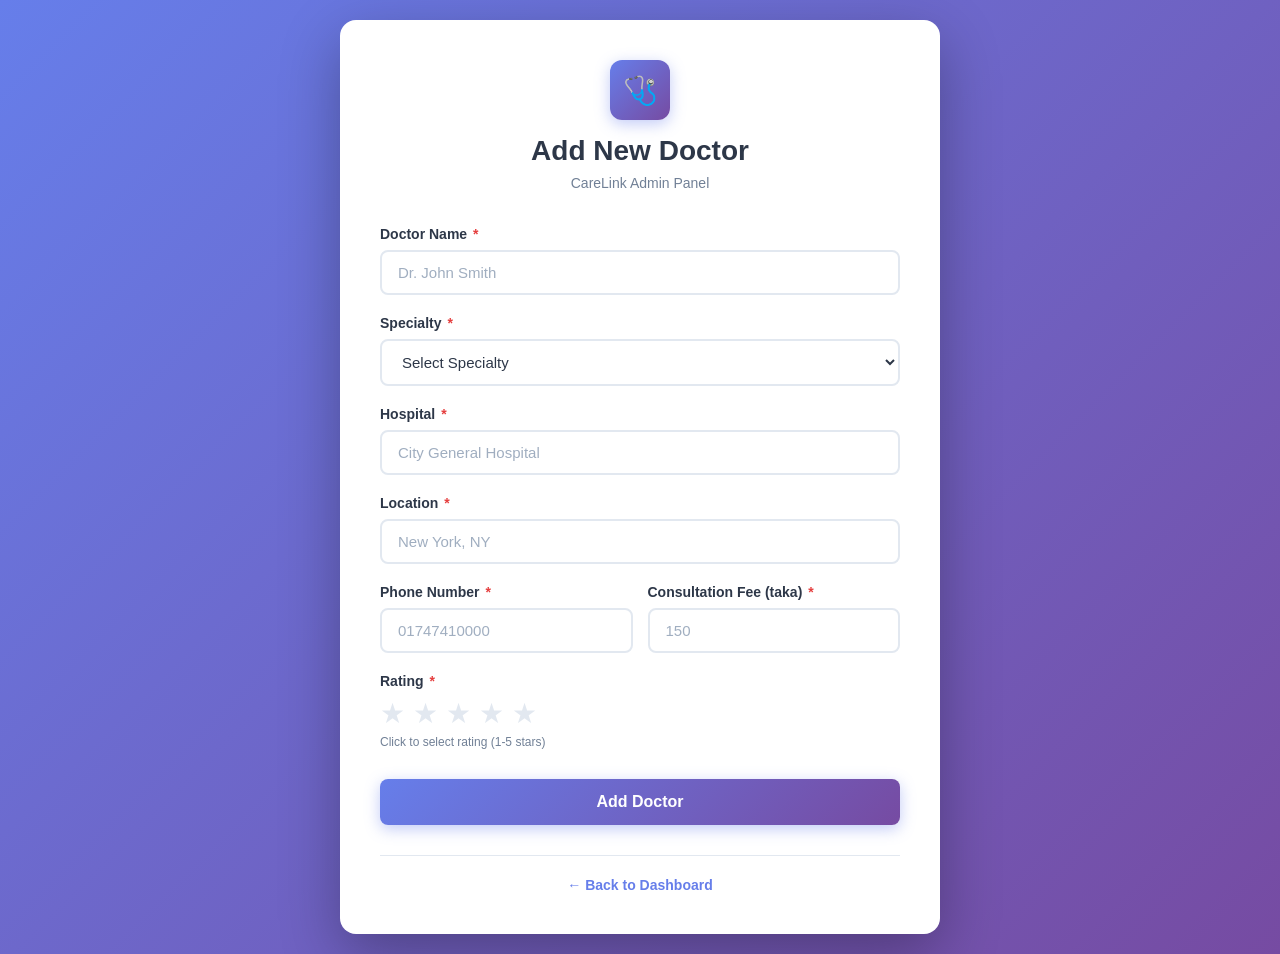
==== frontend/admin_add_doctor.html @ 6deb991d "Initial CareLink project upload" ====
<!DOCTYPE html>
<html lang="en">
<head>
  <meta charset="UTF-8">
  <meta name="viewport" content="width=device-width, initial-scale=1.0">
  <title>Add Doctor - CareLink Admin</title>
  <style>
    * {
      margin: 0;
      padding: 0;
      box-sizing: border-box;
    }

    body {
      font-family: 'Segoe UI', Tahoma, Geneva, Verdana, sans-serif;
      background: linear-gradient(135deg, #667eea 0%, #764ba2 100%);
      min-height: 100vh;
      display: flex;
      align-items: center;
      justify-content: center;
      padding: 20px;
    }

    .container {
      background: white;
      border-radius: 16px;
      box-shadow: 0 20px 60px rgba(0, 0, 0, 0.3);
      width: 100%;
      max-width: 600px;
      padding: 40px;
      animation: slideIn 0.5s ease-out;
    }

    @keyframes slideIn {
      from {
        opacity: 0;
        transform: translateY(-30px);
      }
      to {
        opacity: 1;
        transform: translateY(0);
      }
    }

    .header {
      text-align: center;
      margin-bottom: 35px;
    }

    .logo {
      width: 60px;
      height: 60px;
      background: linear-gradient(135deg, #667eea 0%, #764ba2 100%);
      border-radius: 12px;
      display: flex;
      align-items: center;
      justify-content: center;
      font-size: 28px;
      margin: 0 auto 15px;
      box-shadow: 0 4px 15px rgba(102, 126, 234, 0.4);
    }

    h1 {
      color: #2d3748;
      font-size: 28px;
      font-weight: 700;
      margin-bottom: 8px;
    }

    .subtitle {
      color: #718096;
      font-size: 14px;
    }

    .form-group {
      margin-bottom: 20px;
    }

    label {
      display: block;
      color: #2d3748;
      font-weight: 600;
      font-size: 14px;
      margin-bottom: 8px;
    }

    label .required {
      color: #e53e3e;
      margin-left: 2px;
    }

    input,
    select {
      width: 100%;
      padding: 12px 16px;
      border: 2px solid #e2e8f0;
      border-radius: 8px;
      font-size: 15px;
      color: #2d3748;
      transition: all 0.3s ease;
      background: white;
    }

    input:focus,
    select:focus {
      outline: none;
      border-color: #667eea;
      box-shadow: 0 0 0 3px rgba(102, 126, 234, 0.1);
    }

    input::placeholder {
      color: #a0aec0;
    }

    .form-row {
      display: grid;
      grid-template-columns: 1fr 1fr;
      gap: 15px;
    }

    .btn {
      width: 100%;
      padding: 14px;
      background: linear-gradient(135deg, #667eea 0%, #764ba2 100%);
      color: white;
      border: none;
      border-radius: 8px;
      font-size: 16px;
      font-weight: 600;
      cursor: pointer;
      transition: all 0.3s ease;
      margin-top: 10px;
      box-shadow: 0 4px 15px rgba(102, 126, 234, 0.4);
    }

    .btn:hover {
      transform: translateY(-2px);
      box-shadow: 0 6px 20px rgba(102, 126, 234, 0.5);
    }

    .btn:active {
      transform: translateY(0);
    }

    .btn:disabled {
      background: #cbd5e0;
      cursor: not-allowed;
      transform: none;
      box-shadow: none;
    }

    .message {
      padding: 14px 18px;
      border-radius: 8px;
      margin-bottom: 20px;
      font-size: 14px;
      font-weight: 500;
      display: none;
      align-items: center;
      gap: 10px;
      animation: messageSlide 0.4s ease-out;
    }

    @keyframes messageSlide {
      from {
        opacity: 0;
        transform: translateY(-10px);
      }
      to {
        opacity: 1;
        transform: translateY(0);
      }
    }

    .message.show {
      display: flex;
    }

    .message.success {
      background: #c6f6d5;
      color: #22543d;
      border-left: 4px solid #38a169;
    }

    .message.error {
      background: #fed7d7;
      color: #742a2a;
      border-left: 4px solid #e53e3e;
    }

    .message-icon {
      font-size: 18px;
    }

    .specialty-grid {
      display: grid;
      grid-template-columns: repeat(auto-fill, minmax(140px, 1fr));
      gap: 8px;
      margin-top: 8px;
    }

    .specialty-option {
      padding: 8px 12px;
      background: #f7fafc;
      border: 2px solid #e2e8f0;
      border-radius: 6px;
      font-size: 13px;
      color: #4a5568;
      cursor: pointer;
      transition: all 0.2s ease;
      text-align: center;
    }

    .specialty-option:hover {
      background: #edf2f7;
      border-color: #cbd5e0;
    }

    .specialty-option.selected {
      background: #667eea;
      color: white;
      border-color: #667eea;
    }

    .info-text {
      font-size: 12px;
      color: #718096;
      margin-top: 5px;
    }

    .rating-input {
      display: flex;
      gap: 8px;
      margin-top: 8px;
    }

    .star {
      font-size: 28px;
      cursor: pointer;
      color: #e2e8f0;
      transition: all 0.2s ease;
    }

    .star.active {
      color: #f6ad55;
    }

    .star:hover {
      transform: scale(1.15);
    }

    #ratingValue {
      display: none;
    }

    .footer {
      text-align: center;
      margin-top: 30px;
      padding-top: 20px;
      border-top: 1px solid #e2e8f0;
    }

    .footer-link {
      color: #667eea;
      text-decoration: none;
      font-size: 14px;
      font-weight: 600;
      transition: color 0.2s ease;
    }

    .footer-link:hover {
      color: #764ba2;
    }

    .spinner {
      border: 2px solid rgba(255, 255, 255, 0.3);
      border-top: 2px solid white;
      border-radius: 50%;
      width: 16px;
      height: 16px;
      animation: spin 0.8s linear infinite;
      display: none;
      margin-left: 8px;
    }

    @keyframes spin {
      0% { transform: rotate(0deg); }
      100% { transform: rotate(360deg); }
    }

    .btn.loading .spinner {
      display: inline-block;
    }

    .btn.loading .btn-text {
      opacity: 0.7;
    }

    @media (max-width: 640px) {
      .container {
        padding: 30px 20px;
      }

      .form-row {
        grid-template-columns: 1fr;
      }

      h1 {
        font-size: 24px;
      }

      .specialty-grid {
        grid-template-columns: repeat(auto-fill, minmax(120px, 1fr));
      }
    }
  </style>
</head>
<body>
  <div class="container">
    <div class="header">
      <div class="logo">🩺</div>
      <h1>Add New Doctor</h1>
      <p class="subtitle">CareLink Admin Panel</p>
    </div>

    <div id="messageBox" class="message"></div>

    <form id="doctorForm">
      <div class="form-group">
        <label for="name">Doctor Name <span class="required">*</span></label>
        <input 
          type="text" 
          id="name" 
          name="name" 
          placeholder="Dr. John Smith" 
          required
          autocomplete="off"
        >
      </div>

      <div class="form-group">
  <label>Specialty <span class="required">*</span></label>
  <select id="specialty" name="specialty" required>
    <option value="">Select Specialty</option>
    <option value="Cardiologist">Cardiologist</option>
    <option value="Dermatologist">Dermatologist</option>
    <option value="General Physician">General Physician</option>
    <option value="ENT Specialist">ENT Specialist</option>
    <option value="Neurologist">Neurologist</option>
    <option value="Orthopedic">Orthopedic</option>
    <option value="Gastroenterologist">Gastroenterologist</option>
    <option value="Ophthalmologist">Ophthalmologist</option>
  </select>
</div>

      <div class="form-group">
        <label for="hospital">Hospital <span class="required">*</span></label>
        <input 
          type="text" 
          id="hospital" 
          name="hospital" 
          placeholder="City General Hospital" 
          required
          autocomplete="off"
        >
      </div>

      <div class="form-group">
        <label for="location">Location <span class="required">*</span></label>
        <input 
          type="text" 
          id="location" 
          name="location" 
          placeholder="New York, NY" 
          required
          autocomplete="off"
        >
      </div>

      <div class="form-row">
        <div class="form-group">
          <label for="phone">Phone Number <span class="required">*</span></label>
          <input 
                type="tel" 
                id="phone" 
                name="phone" 
                placeholder="01747410000"
                pattern="[0-9]{11}"
                maxlength="11"
                minlength="11"
                required
                autocomplete="off"
                >
        </div>

        <div class="form-group">
          <label for="fee">Consultation Fee (taka) <span class="required">*</span></label>
          <input 
            type="number" 
            id="fee" 
            name="fee" 
            placeholder="150" 
            min="0" 
            step="1" 
            required
          >
        </div>
      </div>

      <div class="form-group">
        <label>Rating <span class="required">*</span></label>
        <input type="hidden" id="ratingValue" name="rating" value="0" required>
        <div class="rating-input" id="ratingStars">
          <span class="star" data-rating="1">★</span>
          <span class="star" data-rating="2">★</span>
          <span class="star" data-rating="3">★</span>
          <span class="star" data-rating="4">★</span>
          <span class="star" data-rating="5">★</span>
        </div>
        <p class="info-text">Click to select rating (1-5 stars)</p>
      </div>

      <button type="submit" class="btn" id="submitBtn">
        <span class="btn-text">Add Doctor</span>
        <div class="spinner"></div>
      </button>
    </form>

    <div class="footer">
      <a href="/" class="footer-link">← Back to Dashboard</a>
    </div>
  </div>

  <script>
    // Rating System
    const stars = document.querySelectorAll('.star');
    const ratingInput = document.getElementById('ratingValue');
    let selectedRating = 0;

    stars.forEach(star => {
      star.addEventListener('click', function() {
        selectedRating = parseFloat(this.getAttribute('data-rating'));
        ratingInput.value = selectedRating;
        updateStars(selectedRating);
      });

      star.addEventListener('mouseenter', function() {
        const hoverRating = parseFloat(this.getAttribute('data-rating'));
        updateStars(hoverRating);
      });
    });

    document.getElementById('ratingStars').addEventListener('mouseleave', function() {
      updateStars(selectedRating);
    });

    function updateStars(rating) {
      stars.forEach(star => {
        const starRating = parseFloat(star.getAttribute('data-rating'));
        if (starRating <= rating) {
          star.classList.add('active');
        } else {
          star.classList.remove('active');
        }
      });
    }

    // Message Display
    function showMessage(message, type) {
      const messageBox = document.getElementById('messageBox');
      const icon = type === 'success' ? '✓' : '✕';
      
      messageBox.innerHTML = `
        <span class="message-icon">${icon}</span>
        <span>${message}</span>
      `;
      
      messageBox.className = `message ${type} show`;
      
      setTimeout(() => {
        messageBox.classList.remove('show');
      }, 5000);
    }

    // Form Submission
    const form = document.getElementById('doctorForm');
    const submitBtn = document.getElementById('submitBtn');

    form.addEventListener('submit', async function(e) {
      e.preventDefault();

      // Validate rating
      if (selectedRating === 0) {
        showMessage('Please select a rating for the doctor', 'error');
        return;
      }

      // Get form data
      const formData = new FormData(form);
      const doctorData = {
        name: formData.get('name').trim(),
        specialty: formData.get('specialty'),
        hospital: formData.get('hospital').trim(),
        location: formData.get('location').trim(),
        phone: formData.get('phone').trim(),
        fee: parseFloat(formData.get('fee')),
        rating: parseFloat(formData.get('rating'))
      };

      // Validate all fields
      if (!doctorData.name || !doctorData.specialty || !doctorData.hospital || 
          !doctorData.location || !doctorData.phone || !doctorData.fee || !doctorData.rating) {
        showMessage('Please fill in all required fields', 'error');
        return;
      }

      // Show loading state
      submitBtn.disabled = true;
      submitBtn.classList.add('loading');

      try {
        // Send POST request to backend
        const response = await fetch('http://127.0.0.1:5000/api/doctors', {
          method: 'POST',
          headers: {
            'Content-Type': 'application/json',
          },
          body: JSON.stringify(doctorData)
        });

        const result = await response.json();

        if (response.ok) {
          // Success
          showMessage(`✓ Doctor ${doctorData.name} added successfully!`, 'success');
          
          // Reset form
          form.reset();
          selectedRating = 0;
          ratingInput.value = 0;
          updateStars(0);
          
          // Scroll to top to show message
          window.scrollTo({ top: 0, behavior: 'smooth' });
        } else {
          // Error from server
          showMessage(result.error || 'Failed to add doctor. Please try again.', 'error');
        }
      } catch (error) {
        // Network or other error
        console.error('Error:', error);
        showMessage('Network error. Please check if the backend is running at http://127.0.0.1:5000', 'error');
      } finally {
        // Remove loading state
        submitBtn.disabled = false;
        submitBtn.classList.remove('loading');
      }
    });

    // Phone number formatting (optional enhancement)
            const phoneInput = document.getElementById('phone');

            phoneInput.addEventListener('input', function(e) {
            // Allow only digits
            e.target.value = e.target.value.replace(/\D/g, '');

            // Limit to 11 digits
            if (e.target.value.length > 11) {
                e.target.value = e.target.value.slice(0, 11);
            }
            });

    // Fee input validation
    const feeInput = document.getElementById('fee');
    feeInput.addEventListener('input', function(e) {
      if (e.target.value < 0) {
        e.target.value = 0;
      }
    });

    // Initialize rating display
    updateStars(0);
  </script>
</body>
</html>
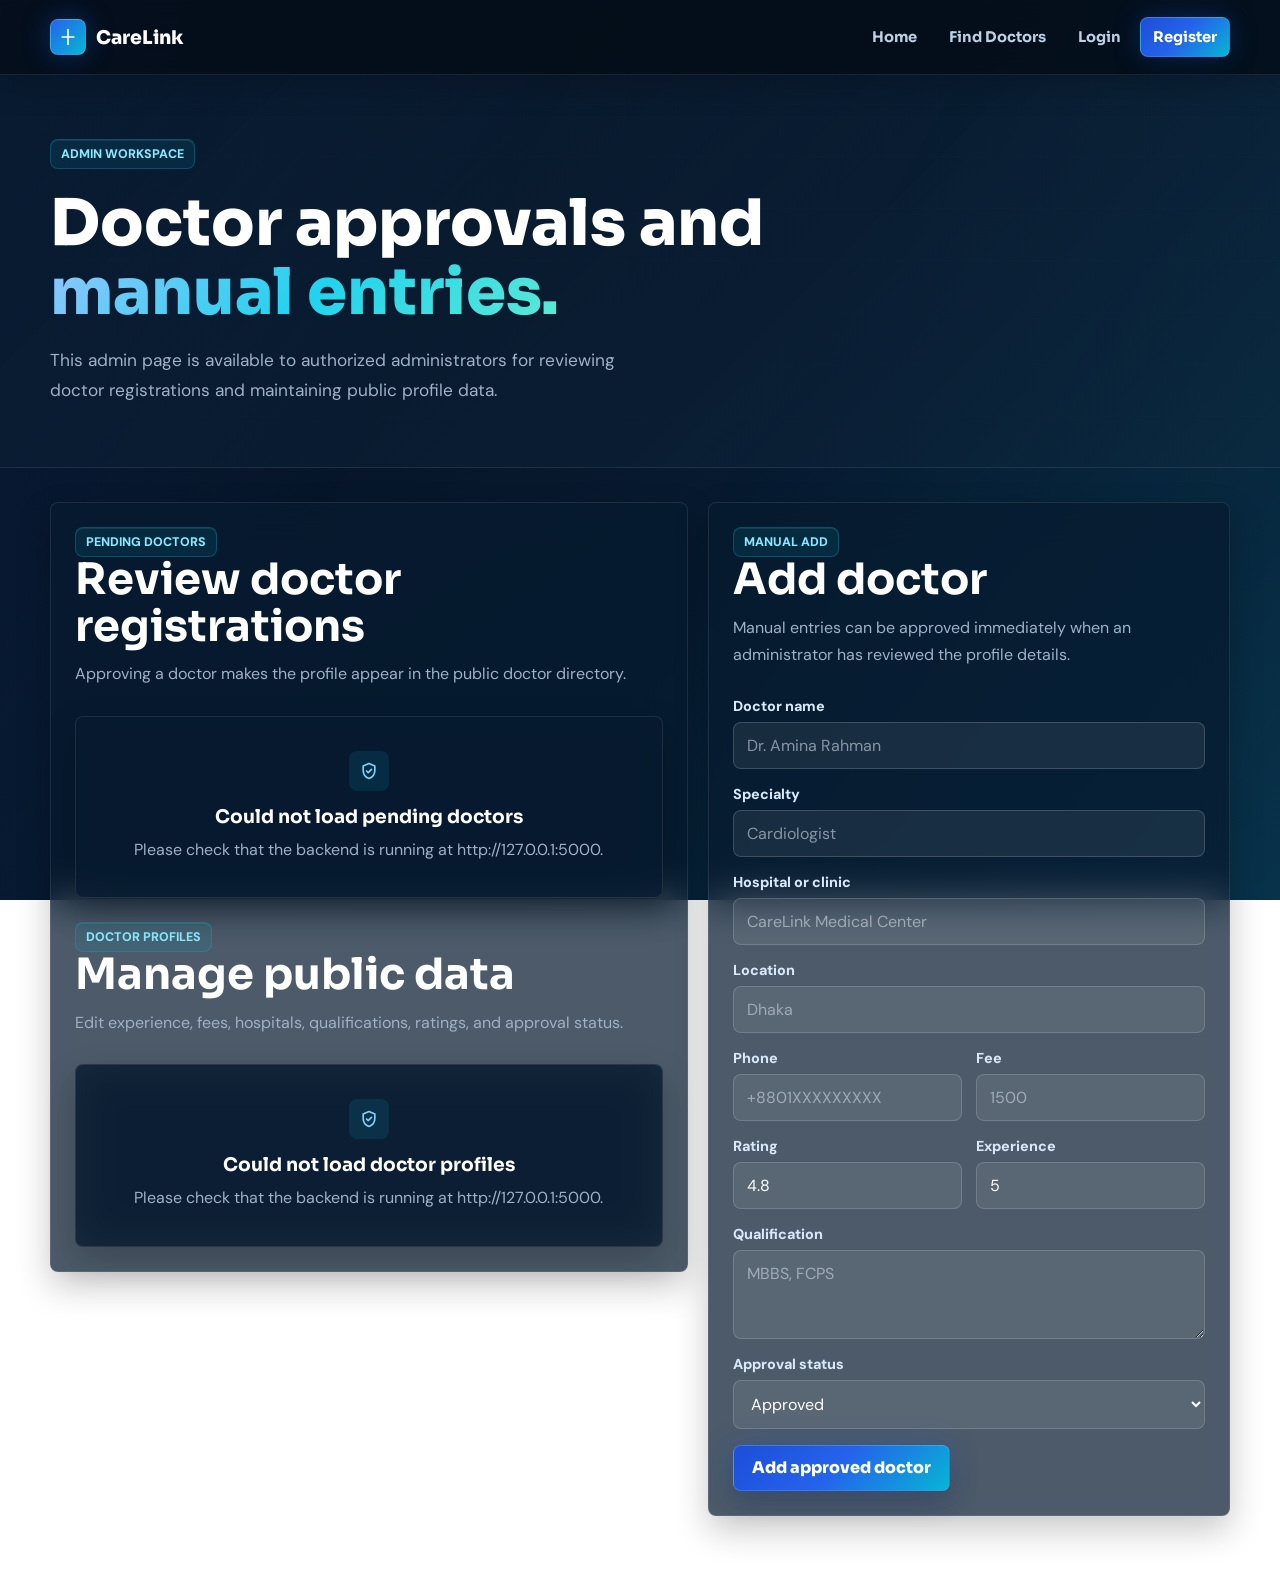
==== commit a8672021: "Improve doctor management appointments and public content" ====
--- a/frontend/admin_add_doctor.html
+++ b/frontend/admin_add_doctor.html
@@ -1,585 +1,134 @@
 <!DOCTYPE html>
 <html lang="en">
 <head>
-  <meta charset="UTF-8">
-  <meta name="viewport" content="width=device-width, initial-scale=1.0">
-  <title>Add Doctor - CareLink Admin</title>
-  <style>
-    * {
-      margin: 0;
-      padding: 0;
-      box-sizing: border-box;
-    }
-
-    body {
-      font-family: 'Segoe UI', Tahoma, Geneva, Verdana, sans-serif;
-      background: linear-gradient(135deg, #667eea 0%, #764ba2 100%);
-      min-height: 100vh;
-      display: flex;
-      align-items: center;
-      justify-content: center;
-      padding: 20px;
-    }
-
-    .container {
-      background: white;
-      border-radius: 16px;
-      box-shadow: 0 20px 60px rgba(0, 0, 0, 0.3);
-      width: 100%;
-      max-width: 600px;
-      padding: 40px;
-      animation: slideIn 0.5s ease-out;
-    }
-
-    @keyframes slideIn {
-      from {
-        opacity: 0;
-        transform: translateY(-30px);
-      }
-      to {
-        opacity: 1;
-        transform: translateY(0);
-      }
-    }
-
-    .header {
-      text-align: center;
-      margin-bottom: 35px;
-    }
-
-    .logo {
-      width: 60px;
-      height: 60px;
-      background: linear-gradient(135deg, #667eea 0%, #764ba2 100%);
-      border-radius: 12px;
-      display: flex;
-      align-items: center;
-      justify-content: center;
-      font-size: 28px;
-      margin: 0 auto 15px;
-      box-shadow: 0 4px 15px rgba(102, 126, 234, 0.4);
-    }
-
-    h1 {
-      color: #2d3748;
-      font-size: 28px;
-      font-weight: 700;
-      margin-bottom: 8px;
-    }
-
-    .subtitle {
-      color: #718096;
-      font-size: 14px;
-    }
-
-    .form-group {
-      margin-bottom: 20px;
-    }
-
-    label {
-      display: block;
-      color: #2d3748;
-      font-weight: 600;
-      font-size: 14px;
-      margin-bottom: 8px;
-    }
-
-    label .required {
-      color: #e53e3e;
-      margin-left: 2px;
-    }
-
-    input,
-    select {
-      width: 100%;
-      padding: 12px 16px;
-      border: 2px solid #e2e8f0;
-      border-radius: 8px;
-      font-size: 15px;
-      color: #2d3748;
-      transition: all 0.3s ease;
-      background: white;
-    }
-
-    input:focus,
-    select:focus {
-      outline: none;
-      border-color: #667eea;
-      box-shadow: 0 0 0 3px rgba(102, 126, 234, 0.1);
-    }
-
-    input::placeholder {
-      color: #a0aec0;
-    }
-
-    .form-row {
-      display: grid;
-      grid-template-columns: 1fr 1fr;
-      gap: 15px;
-    }
-
-    .btn {
-      width: 100%;
-      padding: 14px;
-      background: linear-gradient(135deg, #667eea 0%, #764ba2 100%);
-      color: white;
-      border: none;
-      border-radius: 8px;
-      font-size: 16px;
-      font-weight: 600;
-      cursor: pointer;
-      transition: all 0.3s ease;
-      margin-top: 10px;
-      box-shadow: 0 4px 15px rgba(102, 126, 234, 0.4);
-    }
-
-    .btn:hover {
-      transform: translateY(-2px);
-      box-shadow: 0 6px 20px rgba(102, 126, 234, 0.5);
-    }
-
-    .btn:active {
-      transform: translateY(0);
-    }
-
-    .btn:disabled {
-      background: #cbd5e0;
-      cursor: not-allowed;
-      transform: none;
-      box-shadow: none;
-    }
-
-    .message {
-      padding: 14px 18px;
-      border-radius: 8px;
-      margin-bottom: 20px;
-      font-size: 14px;
-      font-weight: 500;
-      display: none;
-      align-items: center;
-      gap: 10px;
-      animation: messageSlide 0.4s ease-out;
-    }
-
-    @keyframes messageSlide {
-      from {
-        opacity: 0;
-        transform: translateY(-10px);
-      }
-      to {
-        opacity: 1;
-        transform: translateY(0);
-      }
-    }
-
-    .message.show {
-      display: flex;
-    }
-
-    .message.success {
-      background: #c6f6d5;
-      color: #22543d;
-      border-left: 4px solid #38a169;
-    }
-
-    .message.error {
-      background: #fed7d7;
-      color: #742a2a;
-      border-left: 4px solid #e53e3e;
-    }
-
-    .message-icon {
-      font-size: 18px;
-    }
-
-    .specialty-grid {
-      display: grid;
-      grid-template-columns: repeat(auto-fill, minmax(140px, 1fr));
-      gap: 8px;
-      margin-top: 8px;
-    }
-
-    .specialty-option {
-      padding: 8px 12px;
-      background: #f7fafc;
-      border: 2px solid #e2e8f0;
-      border-radius: 6px;
-      font-size: 13px;
-      color: #4a5568;
-      cursor: pointer;
-      transition: all 0.2s ease;
-      text-align: center;
-    }
-
-    .specialty-option:hover {
-      background: #edf2f7;
-      border-color: #cbd5e0;
-    }
-
-    .specialty-option.selected {
-      background: #667eea;
-      color: white;
-      border-color: #667eea;
-    }
-
-    .info-text {
-      font-size: 12px;
-      color: #718096;
-      margin-top: 5px;
-    }
-
-    .rating-input {
-      display: flex;
-      gap: 8px;
-      margin-top: 8px;
-    }
-
-    .star {
-      font-size: 28px;
-      cursor: pointer;
-      color: #e2e8f0;
-      transition: all 0.2s ease;
-    }
-
-    .star.active {
-      color: #f6ad55;
-    }
-
-    .star:hover {
-      transform: scale(1.15);
-    }
-
-    #ratingValue {
-      display: none;
-    }
-
-    .footer {
-      text-align: center;
-      margin-top: 30px;
-      padding-top: 20px;
-      border-top: 1px solid #e2e8f0;
-    }
-
-    .footer-link {
-      color: #667eea;
-      text-decoration: none;
-      font-size: 14px;
-      font-weight: 600;
-      transition: color 0.2s ease;
-    }
-
-    .footer-link:hover {
-      color: #764ba2;
-    }
-
-    .spinner {
-      border: 2px solid rgba(255, 255, 255, 0.3);
-      border-top: 2px solid white;
-      border-radius: 50%;
-      width: 16px;
-      height: 16px;
-      animation: spin 0.8s linear infinite;
-      display: none;
-      margin-left: 8px;
-    }
-
-    @keyframes spin {
-      0% { transform: rotate(0deg); }
-      100% { transform: rotate(360deg); }
-    }
-
-    .btn.loading .spinner {
-      display: inline-block;
-    }
-
-    .btn.loading .btn-text {
-      opacity: 0.7;
-    }
-
-    @media (max-width: 640px) {
-      .container {
-        padding: 30px 20px;
-      }
-
-      .form-row {
-        grid-template-columns: 1fr;
-      }
-
-      h1 {
-        font-size: 24px;
-      }
-
-      .specialty-grid {
-        grid-template-columns: repeat(auto-fill, minmax(120px, 1fr));
-      }
-    }
-  </style>
+  <meta charset="UTF-8" />
+  <meta name="viewport" content="width=device-width, initial-scale=1.0" />
+  <title>Admin Doctor Management - CareLink</title>
+  <link rel="stylesheet" href="css/style.css" />
 </head>
 <body>
-  <div class="container">
-    <div class="header">
-      <div class="logo">🩺</div>
-      <h1>Add New Doctor</h1>
-      <p class="subtitle">CareLink Admin Panel</p>
+  <nav class="site-nav">
+    <div class="container nav-inner">
+      <a href="index.html" class="nav-brand" aria-label="CareLink home">
+        <span class="brand-mark"><svg viewBox="0 0 24 24" aria-hidden="true"><path d="M12 3v18M5 12h14"/></svg></span>
+        <span class="brand-name">CareLink</span>
+      </a>
+      <button class="nav-toggle" id="navToggle" type="button" aria-label="Open menu" aria-controls="navMenu" aria-expanded="false">
+        <svg viewBox="0 0 24 24" aria-hidden="true"><path d="M4 7h16M4 12h16M4 17h16"/></svg>
+      </button>
+      <ul class="nav-menu" id="navMenu">
+        <li><a href="index.html">Home</a></li>
+        <li><a href="doctors.html">Find Doctors</a></li>
+        <li id="navAppointments" style="display:none;"><a href="appointments.html">Appointments</a></li>
+        <li id="navAdmin" style="display:none;"><a href="admin_add_doctor.html" class="active">Admin</a></li>
+        <li id="navLogin"><a href="login.html">Login</a></li>
+        <li id="navRegister" class="nav-cta"><a href="register.html">Register</a></li>
+        <li id="navUser" style="display:none;"></li>
+        <li id="navLogout" class="nav-logout" style="display:none;"><a href="#" onclick="logoutUser(); return false;">Logout</a></li>
+      </ul>
     </div>
+  </nav>
 
-    <div id="messageBox" class="message"></div>
+  <main class="page">
+    <section class="page-hero">
+      <div class="container">
+        <span class="eyebrow">Admin workspace</span>
+        <h1>Doctor approvals and <span class="gradient-text">manual entries.</span></h1>
+        <p>This admin page is available to authorized administrators for reviewing doctor registrations and maintaining public profile data.</p>
+      </div>
+    </section>
 
-    <form id="doctorForm">
-      <div class="form-group">
-        <label for="name">Doctor Name <span class="required">*</span></label>
-        <input 
-          type="text" 
-          id="name" 
-          name="name" 
-          placeholder="Dr. John Smith" 
-          required
-          autocomplete="off"
-        >
+    <section class="admin-section">
+      <div class="container admin-grid">
+        <section class="admin-panel">
+          <div class="section-header">
+            <span class="section-chip">Pending doctors</span>
+            <h2>Review doctor registrations</h2>
+            <p>Approving a doctor makes the profile appear in the public doctor directory.</p>
+          </div>
+          <div id="adminAlert" class="alert" role="alert"></div>
+          <div id="pendingDoctors" class="admin-list"></div>
+          <div id="adminEmpty" class="no-results" style="display:none;">
+            <span class="empty-icon"><svg viewBox="0 0 24 24" aria-hidden="true"><path d="m9 12 2 2 4-4"/><path d="M12 3 5 6v5c0 4.4 2.8 8.4 7 10 4.2-1.6 7-5.6 7-10V6l-7-3Z"/></svg></span>
+            <h3>No pending doctors</h3>
+            <p>New doctor registrations will appear here for approval.</p>
+          </div>
+
+          <div class="section-header admin-subheader">
+            <span class="section-chip">Doctor profiles</span>
+            <h2>Manage public data</h2>
+            <p>Edit experience, fees, hospitals, qualifications, ratings, and approval status.</p>
+          </div>
+          <div id="allDoctors" class="admin-list"></div>
+        </section>
+
+        <aside class="admin-panel">
+          <div class="section-header">
+            <span class="section-chip">Manual add</span>
+            <h2>Add doctor</h2>
+            <p>Manual entries can be approved immediately when an administrator has reviewed the profile details.</p>
+          </div>
+
+          <form id="manualDoctorForm" class="auth-form">
+            <div class="form-group">
+              <label for="doctorName">Doctor name</label>
+              <input id="doctorName" required placeholder="Dr. Amina Rahman" />
+            </div>
+            <div class="form-group">
+              <label for="doctorSpecialty">Specialty</label>
+              <input id="doctorSpecialty" required placeholder="Cardiologist" />
+            </div>
+            <div class="form-group">
+              <label for="doctorHospital">Hospital or clinic</label>
+              <input id="doctorHospital" required placeholder="CareLink Medical Center" />
+            </div>
+            <div class="form-group">
+              <label for="doctorLocation">Location</label>
+              <input id="doctorLocation" required placeholder="Dhaka" />
+            </div>
+            <div class="form-grid">
+              <div class="form-group">
+                <label for="doctorPhone">Phone</label>
+                <input id="doctorPhone" required placeholder="+8801XXXXXXXXX" />
+              </div>
+              <div class="form-group">
+                <label for="doctorFee">Fee</label>
+                <input id="doctorFee" type="number" min="0" step="50" required placeholder="1500" />
+              </div>
+            </div>
+            <div class="form-grid">
+              <div class="form-group">
+                <label for="doctorRating">Rating</label>
+                <input id="doctorRating" type="number" min="1" max="5" step="0.1" value="4.8" required />
+              </div>
+              <div class="form-group">
+                <label for="doctorExperience">Experience</label>
+                <input id="doctorExperience" type="number" min="0" max="60" step="1" value="5" />
+              </div>
+            </div>
+            <div class="form-group">
+              <label for="doctorQualification">Qualification</label>
+              <textarea id="doctorQualification" rows="3" placeholder="MBBS, FCPS"></textarea>
+            </div>
+            <div class="form-group">
+              <label for="doctorStatus">Approval status</label>
+              <select id="doctorStatus">
+                <option value="approved">Approved</option>
+                <option value="pending">Pending</option>
+                <option value="rejected">Rejected</option>
+              </select>
+            </div>
+            <div class="form-actions">
+              <button type="submit" id="doctorSubmitButton" class="btn btn-primary">Add approved doctor</button>
+              <button type="button" id="cancelDoctorEdit" class="btn btn-secondary" style="display:none;">Cancel</button>
+            </div>
+          </form>
+        </aside>
       </div>
+    </section>
+  </main>
 
-      <div class="form-group">
-  <label>Specialty <span class="required">*</span></label>
-  <select id="specialty" name="specialty" required>
-    <option value="">Select Specialty</option>
-    <option value="Cardiologist">Cardiologist</option>
-    <option value="Dermatologist">Dermatologist</option>
-    <option value="General Physician">General Physician</option>
-    <option value="ENT Specialist">ENT Specialist</option>
-    <option value="Neurologist">Neurologist</option>
-    <option value="Orthopedic">Orthopedic</option>
-    <option value="Gastroenterologist">Gastroenterologist</option>
-    <option value="Ophthalmologist">Ophthalmologist</option>
-  </select>
-</div>
-
-      <div class="form-group">
-        <label for="hospital">Hospital <span class="required">*</span></label>
-        <input 
-          type="text" 
-          id="hospital" 
-          name="hospital" 
-          placeholder="City General Hospital" 
-          required
-          autocomplete="off"
-        >
-      </div>
-
-      <div class="form-group">
-        <label for="location">Location <span class="required">*</span></label>
-        <input 
-          type="text" 
-          id="location" 
-          name="location" 
-          placeholder="New York, NY" 
-          required
-          autocomplete="off"
-        >
-      </div>
-
-      <div class="form-row">
-        <div class="form-group">
-          <label for="phone">Phone Number <span class="required">*</span></label>
-          <input 
-                type="tel" 
-                id="phone" 
-                name="phone" 
-                placeholder="01747410000"
-                pattern="[0-9]{11}"
-                maxlength="11"
-                minlength="11"
-                required
-                autocomplete="off"
-                >
-        </div>
-
-        <div class="form-group">
-          <label for="fee">Consultation Fee (taka) <span class="required">*</span></label>
-          <input 
-            type="number" 
-            id="fee" 
-            name="fee" 
-            placeholder="150" 
-            min="0" 
-            step="1" 
-            required
-          >
-        </div>
-      </div>
-
-      <div class="form-group">
-        <label>Rating <span class="required">*</span></label>
-        <input type="hidden" id="ratingValue" name="rating" value="0" required>
-        <div class="rating-input" id="ratingStars">
-          <span class="star" data-rating="1">★</span>
-          <span class="star" data-rating="2">★</span>
-          <span class="star" data-rating="3">★</span>
-          <span class="star" data-rating="4">★</span>
-          <span class="star" data-rating="5">★</span>
-        </div>
-        <p class="info-text">Click to select rating (1-5 stars)</p>
-      </div>
-
-      <button type="submit" class="btn" id="submitBtn">
-        <span class="btn-text">Add Doctor</span>
-        <div class="spinner"></div>
-      </button>
-    </form>
-
-    <div class="footer">
-      <a href="/" class="footer-link">← Back to Dashboard</a>
-    </div>
-  </div>
-
-  <script>
-    // Rating System
-    const stars = document.querySelectorAll('.star');
-    const ratingInput = document.getElementById('ratingValue');
-    let selectedRating = 0;
-
-    stars.forEach(star => {
-      star.addEventListener('click', function() {
-        selectedRating = parseFloat(this.getAttribute('data-rating'));
-        ratingInput.value = selectedRating;
-        updateStars(selectedRating);
-      });
-
-      star.addEventListener('mouseenter', function() {
-        const hoverRating = parseFloat(this.getAttribute('data-rating'));
-        updateStars(hoverRating);
-      });
-    });
-
-    document.getElementById('ratingStars').addEventListener('mouseleave', function() {
-      updateStars(selectedRating);
-    });
-
-    function updateStars(rating) {
-      stars.forEach(star => {
-        const starRating = parseFloat(star.getAttribute('data-rating'));
-        if (starRating <= rating) {
-          star.classList.add('active');
-        } else {
-          star.classList.remove('active');
-        }
-      });
-    }
-
-    // Message Display
-    function showMessage(message, type) {
-      const messageBox = document.getElementById('messageBox');
-      const icon = type === 'success' ? '✓' : '✕';
-      
-      messageBox.innerHTML = `
-        <span class="message-icon">${icon}</span>
-        <span>${message}</span>
-      `;
-      
-      messageBox.className = `message ${type} show`;
-      
-      setTimeout(() => {
-        messageBox.classList.remove('show');
-      }, 5000);
-    }
-
-    // Form Submission
-    const form = document.getElementById('doctorForm');
-    const submitBtn = document.getElementById('submitBtn');
-
-    form.addEventListener('submit', async function(e) {
-      e.preventDefault();
-
-      // Validate rating
-      if (selectedRating === 0) {
-        showMessage('Please select a rating for the doctor', 'error');
-        return;
-      }
-
-      // Get form data
-      const formData = new FormData(form);
-      const doctorData = {
-        name: formData.get('name').trim(),
-        specialty: formData.get('specialty'),
-        hospital: formData.get('hospital').trim(),
-        location: formData.get('location').trim(),
-        phone: formData.get('phone').trim(),
-        fee: parseFloat(formData.get('fee')),
-        rating: parseFloat(formData.get('rating'))
-      };
-
-      // Validate all fields
-      if (!doctorData.name || !doctorData.specialty || !doctorData.hospital || 
-          !doctorData.location || !doctorData.phone || !doctorData.fee || !doctorData.rating) {
-        showMessage('Please fill in all required fields', 'error');
-        return;
-      }
-
-      // Show loading state
-      submitBtn.disabled = true;
-      submitBtn.classList.add('loading');
-
-      try {
-        // Send POST request to backend
-        const response = await fetch('http://127.0.0.1:5000/api/doctors', {
-          method: 'POST',
-          headers: {
-            'Content-Type': 'application/json',
-          },
-          body: JSON.stringify(doctorData)
-        });
-
-        const result = await response.json();
-
-        if (response.ok) {
-          // Success
-          showMessage(`✓ Doctor ${doctorData.name} added successfully!`, 'success');
-          
-          // Reset form
-          form.reset();
-          selectedRating = 0;
-          ratingInput.value = 0;
-          updateStars(0);
-          
-          // Scroll to top to show message
-          window.scrollTo({ top: 0, behavior: 'smooth' });
-        } else {
-          // Error from server
-          showMessage(result.error || 'Failed to add doctor. Please try again.', 'error');
-        }
-      } catch (error) {
-        // Network or other error
-        console.error('Error:', error);
-        showMessage('Network error. Please check if the backend is running at http://127.0.0.1:5000', 'error');
-      } finally {
-        // Remove loading state
-        submitBtn.disabled = false;
-        submitBtn.classList.remove('loading');
-      }
-    });
-
-    // Phone number formatting (optional enhancement)
-            const phoneInput = document.getElementById('phone');
-
-            phoneInput.addEventListener('input', function(e) {
-            // Allow only digits
-            e.target.value = e.target.value.replace(/\D/g, '');
-
-            // Limit to 11 digits
-            if (e.target.value.length > 11) {
-                e.target.value = e.target.value.slice(0, 11);
-            }
-            });
-
-    // Fee input validation
-    const feeInput = document.getElementById('fee');
-    feeInput.addEventListener('input', function(e) {
-      if (e.target.value < 0) {
-        e.target.value = 0;
-      }
-    });
-
-    // Initialize rating display
-    updateStars(0);
-  </script>
+  <script src="js/main.js"></script>
+  <script src="js/admin.js"></script>
 </body>
 </html>
--- a/frontend/css/style.css
+++ b/frontend/css/style.css
@@ -0,0 +1,3245 @@
+@import url("https://fonts.googleapis.com/css2?family=Sora:wght@400;500;600;700;800&family=DM+Sans:wght@400;500;600;700&display=swap");
+
+:root {
+  --navy: #071629;
+  --navy-2: #0d2442;
+  --blue: #2563eb;
+  --cyan: #06b6d4;
+  --teal: #0f766e;
+  --emerald: #10b981;
+  --amber: #d97706;
+  --red: #dc2626;
+  --ink: #102033;
+  --muted: #64748b;
+  --line: #d9e2ef;
+  --soft: #f4f8fb;
+  --white: #ffffff;
+  --glass: rgba(255, 255, 255, 0.78);
+  --shadow: 0 16px 42px rgba(7, 22, 41, 0.12);
+  --shadow-sm: 0 8px 24px rgba(7, 22, 41, 0.08);
+  --radius: 8px;
+  --float-edge: 22px;
+  --chat-float-height: 52px;
+  --float-gap: 20px;
+  --chat-z: 70;
+  --sos-z: 90;
+  --emergency-modal-z: 120;
+}
+
+* {
+  box-sizing: border-box;
+}
+
+html {
+  scroll-behavior: smooth;
+  overflow-x: hidden;
+}
+
+body {
+  margin: 0;
+  min-height: 100vh;
+  overflow-x: hidden;
+  font-family: Inter, ui-sans-serif, system-ui, -apple-system, BlinkMacSystemFont, "Segoe UI", sans-serif;
+  color: var(--ink);
+  background:
+    radial-gradient(circle at top left, rgba(6, 182, 212, 0.16), transparent 30rem),
+    linear-gradient(180deg, #f8fbff 0%, #eef5fa 100%);
+}
+
+a {
+  color: inherit;
+}
+
+button,
+input,
+select,
+textarea {
+  font: inherit;
+}
+
+.hidden {
+  display: none !important;
+}
+
+.flex {
+  display: flex !important;
+}
+
+.container {
+  width: min(1180px, calc(100% - 40px));
+  margin: 0 auto;
+}
+
+.site-nav,
+.navbar {
+  position: sticky;
+  top: 0;
+  z-index: 50;
+  border-bottom: 1px solid rgba(217, 226, 239, 0.75);
+  background: rgba(248, 251, 255, 0.88);
+  backdrop-filter: blur(16px);
+}
+
+.nav-inner,
+.navbar .container {
+  min-height: 72px;
+  display: flex;
+  align-items: center;
+  justify-content: space-between;
+  gap: 20px;
+}
+
+.nav-brand {
+  display: inline-flex;
+  align-items: center;
+  gap: 10px;
+  text-decoration: none;
+  font-weight: 800;
+  letter-spacing: 0;
+}
+
+.brand-mark,
+.logo {
+  width: 36px;
+  height: 36px;
+  display: inline-flex;
+  align-items: center;
+  justify-content: center;
+  border-radius: var(--radius);
+  color: white;
+  background: linear-gradient(135deg, var(--blue), var(--teal));
+  box-shadow: 0 12px 30px rgba(37, 99, 235, 0.22);
+}
+
+.brand-mark svg,
+.logo svg,
+.nav-toggle svg,
+.icon svg,
+.preview-icon svg,
+.stat-icon svg,
+.meta-icon svg,
+.detail-icon svg,
+.empty-icon svg,
+.admin-icon svg,
+.auth-icon svg {
+  width: 20px;
+  height: 20px;
+  fill: none;
+  stroke: currentColor;
+  stroke-width: 2;
+  stroke-linecap: round;
+  stroke-linejoin: round;
+}
+
+.brand-name {
+  font-size: 1.18rem;
+  color: var(--navy);
+}
+
+.nav-menu {
+  display: flex;
+  align-items: center;
+  gap: 6px;
+  margin: 0;
+  padding: 0;
+  list-style: none;
+}
+
+.nav-menu a,
+.nav-menu button,
+.nav-user-label {
+  min-height: 40px;
+  display: inline-flex;
+  align-items: center;
+  justify-content: center;
+  border: 0;
+  border-radius: var(--radius);
+  padding: 0 12px;
+  color: #334155;
+  background: transparent;
+  text-decoration: none;
+  font-size: 0.92rem;
+  font-weight: 700;
+  cursor: pointer;
+  transition: background 0.2s ease, color 0.2s ease, transform 0.2s ease;
+}
+
+.nav-menu a:hover,
+.nav-menu a.active,
+.nav-menu button:hover {
+  color: var(--blue);
+  background: rgba(37, 99, 235, 0.08);
+}
+
+.nav-menu .nav-cta a,
+#navRegister a {
+  color: white;
+  background: linear-gradient(135deg, var(--blue), var(--teal));
+  box-shadow: 0 10px 22px rgba(37, 99, 235, 0.18);
+}
+
+.nav-menu .nav-cta a:hover,
+#navRegister a:hover {
+  color: white;
+  transform: translateY(-1px);
+}
+
+.nav-logout a {
+  color: var(--red);
+}
+
+.user-chip {
+  display: inline-flex;
+  align-items: center;
+  gap: 8px;
+  color: var(--navy);
+}
+
+.user-chip-avatar,
+.doctor-avatar-new,
+.avatar-lg {
+  display: inline-flex;
+  align-items: center;
+  justify-content: center;
+  flex: 0 0 auto;
+  border-radius: var(--radius);
+  color: white;
+  font-weight: 800;
+  background: linear-gradient(135deg, var(--navy), var(--blue) 58%, var(--cyan));
+}
+
+.user-chip-avatar {
+  width: 28px;
+  height: 28px;
+  font-size: 0.72rem;
+}
+
+.nav-toggle {
+  display: none;
+  width: 42px;
+  height: 42px;
+  align-items: center;
+  justify-content: center;
+  border: 1px solid var(--line);
+  border-radius: var(--radius);
+  color: var(--navy);
+  background: white;
+}
+
+.page {
+  min-height: calc(100vh - 72px);
+}
+
+.hero {
+  position: relative;
+  overflow: hidden;
+  color: white;
+  background:
+    linear-gradient(135deg, rgba(7, 22, 41, 0.97), rgba(12, 50, 89, 0.94) 52%, rgba(15, 118, 110, 0.92)),
+    radial-gradient(circle at 80% 20%, rgba(6, 182, 212, 0.34), transparent 24rem);
+}
+
+.hero::after {
+  content: "";
+  position: absolute;
+  inset: auto -10% -45% 45%;
+  height: 480px;
+  background: radial-gradient(circle, rgba(6, 182, 212, 0.16), transparent 68%);
+  pointer-events: none;
+}
+
+.hero .container,
+.page-hero .container {
+  position: relative;
+  z-index: 1;
+}
+
+.home-hero {
+  padding: 76px 0 54px;
+}
+
+.hero-grid {
+  display: grid;
+  grid-template-columns: minmax(0, 1.08fr) minmax(360px, 0.92fr);
+  align-items: center;
+  gap: 52px;
+}
+
+.eyebrow,
+.section-chip {
+  display: inline-flex;
+  align-items: center;
+  gap: 8px;
+  width: fit-content;
+  border: 1px solid rgba(6, 182, 212, 0.24);
+  border-radius: var(--radius);
+  padding: 6px 10px;
+  color: #7dd3fc;
+  background: rgba(8, 47, 73, 0.35);
+  font-size: 0.78rem;
+  font-weight: 800;
+  text-transform: uppercase;
+  letter-spacing: 0;
+}
+
+.hero h1,
+.page-hero h1 {
+  margin: 18px 0 16px;
+  color: white;
+  font-size: clamp(2.4rem, 6vw, 4.7rem);
+  line-height: 0.98;
+  letter-spacing: 0;
+}
+
+.hero p,
+.page-hero p {
+  max-width: 660px;
+  color: rgba(226, 239, 248, 0.88);
+  font-size: 1.08rem;
+  line-height: 1.75;
+}
+
+.hero-actions {
+  display: flex;
+  flex-wrap: wrap;
+  gap: 12px;
+  margin-top: 28px;
+}
+
+.btn {
+  min-height: 44px;
+  display: inline-flex;
+  align-items: center;
+  justify-content: center;
+  gap: 9px;
+  border: 1px solid transparent;
+  border-radius: var(--radius);
+  padding: 0 16px;
+  font-weight: 800;
+  text-decoration: none;
+  cursor: pointer;
+  transition: transform 0.2s ease, box-shadow 0.2s ease, background 0.2s ease, border-color 0.2s ease;
+}
+
+.btn svg {
+  width: 18px;
+  height: 18px;
+  fill: none;
+  stroke: currentColor;
+  stroke-width: 2;
+  stroke-linecap: round;
+  stroke-linejoin: round;
+}
+
+.btn-primary {
+  color: white;
+  background: linear-gradient(135deg, var(--blue), var(--teal));
+  box-shadow: 0 14px 28px rgba(37, 99, 235, 0.2);
+}
+
+.btn-primary:hover,
+.btn-light:hover,
+.btn-secondary:hover,
+.btn-danger:hover {
+  transform: translateY(-1px);
+  box-shadow: var(--shadow-sm);
+}
+
+.btn-secondary {
+  color: var(--navy);
+  background: white;
+  border-color: var(--line);
+}
+
+.btn-light {
+  color: var(--navy);
+  background: rgba(255, 255, 255, 0.92);
+  border-color: rgba(255, 255, 255, 0.5);
+}
+
+.btn-danger {
+  color: white;
+  background: var(--red);
+}
+
+.btn-ghost {
+  color: var(--blue);
+  background: rgba(37, 99, 235, 0.08);
+  border-color: rgba(37, 99, 235, 0.14);
+}
+
+.btn-block {
+  width: 100%;
+}
+
+.hero-stats {
+  display: grid;
+  grid-template-columns: repeat(3, 1fr);
+  gap: 12px;
+  margin-top: 38px;
+}
+
+.stat-tile,
+.glass-panel,
+.preview-shell,
+.search-panel,
+.doctor-card-new,
+.doctor-info-card,
+.booking-card,
+.appointment-card,
+.auth-card,
+.admin-panel,
+.modal-content,
+.no-results,
+.no-results-card,
+.dashboard-panel {
+  border: 1px solid rgba(217, 226, 239, 0.82);
+  border-radius: var(--radius);
+  background: var(--glass);
+  box-shadow: var(--shadow-sm);
+  backdrop-filter: blur(16px);
+}
+
+.stat-tile {
+  padding: 16px;
+}
+
+.stat-tile strong {
+  display: block;
+  color: white;
+  font-size: 1.7rem;
+  line-height: 1;
+}
+
+.stat-tile span {
+  display: block;
+  margin-top: 6px;
+  color: rgba(226, 239, 248, 0.76);
+  font-size: 0.88rem;
+}
+
+.preview-shell {
+  position: relative;
+  padding: 22px;
+  color: var(--ink);
+  background: rgba(255, 255, 255, 0.9);
+}
+
+.preview-topline {
+  display: flex;
+  align-items: center;
+  gap: 8px;
+  margin-bottom: 18px;
+  color: var(--teal);
+  font-size: 0.82rem;
+  font-weight: 800;
+  text-transform: uppercase;
+  letter-spacing: 0;
+}
+
+.status-dot {
+  width: 9px;
+  height: 9px;
+  border-radius: 999px;
+  background: var(--emerald);
+  box-shadow: 0 0 0 6px rgba(16, 185, 129, 0.14);
+}
+
+.preview-grid {
+  display: grid;
+  gap: 12px;
+}
+
+.preview-card {
+  display: flex;
+  align-items: flex-start;
+  gap: 12px;
+  padding: 14px 0;
+  border-top: 1px solid #e6edf5;
+}
+
+.preview-card:first-child {
+  border-top: 0;
+  padding-top: 0;
+}
+
+.preview-card strong,
+.appointment-preview-card h3 {
+  display: block;
+  margin: 0;
+  color: var(--navy);
+  font-size: 1rem;
+}
+
+.preview-card span,
+.appointment-preview-card p {
+  display: block;
+  margin-top: 3px;
+  color: var(--muted);
+  font-size: 0.9rem;
+}
+
+.preview-icon,
+.stat-icon,
+.detail-icon,
+.empty-icon,
+.admin-icon,
+.auth-icon {
+  width: 40px;
+  height: 40px;
+  display: inline-flex;
+  align-items: center;
+  justify-content: center;
+  flex: 0 0 auto;
+  border-radius: var(--radius);
+  color: var(--blue);
+  background: #eaf4ff;
+}
+
+.appointment-preview-card {
+  display: flex;
+  align-items: center;
+  gap: 14px;
+  margin-bottom: 18px;
+}
+
+.doctor-avatar-new {
+  width: 56px;
+  height: 56px;
+}
+
+.preview-meta-row {
+  display: grid;
+  grid-template-columns: 1fr 1fr;
+  gap: 10px;
+  margin-bottom: 16px;
+}
+
+.preview-meta-row span,
+.doctor-meta-item,
+.detail-item,
+.appointment-meta-item {
+  display: inline-flex;
+  align-items: center;
+  gap: 8px;
+  color: var(--muted);
+}
+
+.preview-meta-row svg,
+.doctor-meta-item svg,
+.detail-item svg,
+.appointment-meta-item svg {
+  width: 18px;
+  height: 18px;
+  fill: none;
+  stroke: currentColor;
+  stroke-width: 2;
+  stroke-linecap: round;
+  stroke-linejoin: round;
+}
+
+.trust-band {
+  padding: 20px 0;
+  background: white;
+  border-bottom: 1px solid var(--line);
+}
+
+.trust-grid {
+  display: grid;
+  grid-template-columns: repeat(4, 1fr);
+  gap: 12px;
+}
+
+.trust-item {
+  display: flex;
+  align-items: center;
+  gap: 10px;
+  color: #334155;
+  font-weight: 800;
+  font-size: 0.92rem;
+}
+
+.content-section {
+  padding: 64px 0;
+}
+
+.section-header {
+  max-width: 720px;
+  margin-bottom: 28px;
+}
+
+.section-header.centered {
+  margin-left: auto;
+  margin-right: auto;
+  text-align: center;
+}
+
+.section-header h2,
+.search-panel h2,
+.auth-card h1,
+.admin-panel h2,
+.dashboard-panel h2 {
+  margin: 0 0 10px;
+  color: var(--navy);
+  font-size: clamp(1.8rem, 4vw, 2.7rem);
+  line-height: 1.08;
+  letter-spacing: 0;
+}
+
+.section-header p,
+.search-panel p,
+.admin-panel p,
+.dashboard-panel p {
+  margin: 0;
+  color: var(--muted);
+}
+
+.feature-grid {
+  display: grid;
+  grid-template-columns: repeat(3, 1fr);
+  gap: 16px;
+}
+
+.feature-item {
+  padding: 22px;
+  border: 1px solid var(--line);
+  border-radius: var(--radius);
+  background: white;
+}
+
+.feature-item h3 {
+  margin: 14px 0 8px;
+  color: var(--navy);
+}
+
+.feature-item p {
+  margin: 0;
+  color: var(--muted);
+  line-height: 1.65;
+}
+
+.page-hero {
+  padding: 52px 0;
+  color: white;
+  background:
+    linear-gradient(135deg, rgba(7, 22, 41, 0.98), rgba(12, 50, 89, 0.96) 58%, rgba(15, 118, 110, 0.9)),
+    radial-gradient(circle at 85% 10%, rgba(6, 182, 212, 0.24), transparent 20rem);
+}
+
+.search-section-upgraded,
+.doctor-detail-section,
+.appointments-section,
+.admin-section {
+  padding: 34px 0 70px;
+}
+
+.search-panel {
+  padding: 22px;
+  background: rgba(255, 255, 255, 0.9);
+}
+
+.search-filters-upgraded {
+  display: grid;
+  grid-template-columns: 0.8fr 1.2fr;
+  gap: 14px;
+  margin-top: 18px;
+}
+
+.filter-group,
+.form-group {
+  display: grid;
+  gap: 7px;
+}
+
+label {
+  color: #26364a;
+  font-size: 0.9rem;
+  font-weight: 800;
+}
+
+input,
+select,
+textarea {
+  width: 100%;
+  border: 1px solid #cfd9e7;
+  border-radius: var(--radius);
+  padding: 12px 13px;
+  color: var(--ink);
+  background: rgba(255, 255, 255, 0.95);
+  outline: none;
+  transition: border-color 0.2s ease, box-shadow 0.2s ease;
+}
+
+input:focus,
+select:focus,
+textarea:focus {
+  border-color: var(--blue);
+  box-shadow: 0 0 0 4px rgba(37, 99, 235, 0.12);
+}
+
+textarea {
+  resize: vertical;
+}
+
+.doctors-section-upgraded {
+  padding: 0 0 70px;
+}
+
+.doctors-grid-upgraded {
+  display: grid;
+  grid-template-columns: repeat(3, minmax(0, 1fr));
+  gap: 18px;
+}
+
+.doctor-card-new {
+  display: grid;
+  gap: 16px;
+  padding: 18px;
+  color: var(--ink);
+  text-decoration: none;
+  background: rgba(255, 255, 255, 0.9);
+  transition: transform 0.2s ease, box-shadow 0.2s ease, border-color 0.2s ease;
+}
+
+.doctor-card-new:hover {
+  transform: translateY(-3px);
+  border-color: rgba(37, 99, 235, 0.34);
+  box-shadow: var(--shadow);
+}
+
+.doctor-card-top {
+  display: flex;
+  align-items: flex-start;
+  gap: 14px;
+}
+
+.doctor-top-info h3 {
+  margin: 0 0 8px;
+  color: var(--navy);
+  font-size: 1.12rem;
+}
+
+.doctor-specialty-badge,
+.status-badge,
+.doctor-rating-pill,
+.doctor-fee-pill,
+.role-pill {
+  display: inline-flex;
+  align-items: center;
+  width: fit-content;
+  min-height: 28px;
+  border-radius: var(--radius);
+  padding: 0 9px;
+  font-size: 0.78rem;
+  font-weight: 900;
+}
+
+.doctor-specialty-badge {
+  color: #075985;
+  background: #e0f2fe;
+  border: 1px solid #bae6fd;
+}
+
+.doctor-meta-list {
+  display: grid;
+  gap: 9px;
+}
+
+.doctor-card-bottom {
+  display: flex;
+  align-items: center;
+  justify-content: space-between;
+  gap: 10px;
+}
+
+.doctor-rating-pill {
+  color: #92400e;
+  background: #fffbeb;
+  border: 1px solid #fde68a;
+}
+
+.doctor-fee-pill {
+  color: #065f46;
+  background: #ecfdf5;
+  border: 1px solid #a7f3d0;
+}
+
+.doctor-card-cta {
+  display: flex;
+  align-items: center;
+  justify-content: space-between;
+  border-top: 1px solid #e6edf5;
+  padding-top: 14px;
+  color: var(--blue);
+  font-weight: 900;
+}
+
+.doctor-card-cta svg {
+  width: 18px;
+  height: 18px;
+}
+
+.back-link {
+  display: inline-flex;
+  align-items: center;
+  gap: 8px;
+  margin-bottom: 20px;
+  color: var(--blue);
+  text-decoration: none;
+  font-weight: 900;
+}
+
+.doctor-detail-container {
+  display: grid;
+  grid-template-columns: minmax(0, 1.1fr) minmax(320px, 0.9fr);
+  gap: 22px;
+  align-items: start;
+}
+
+.doctor-info-card,
+.booking-card,
+.dashboard-panel,
+.admin-panel {
+  padding: 24px;
+  background: rgba(255, 255, 255, 0.92);
+}
+
+.doctor-profile-head {
+  display: flex;
+  align-items: flex-start;
+  gap: 18px;
+  margin-bottom: 22px;
+}
+
+.avatar-lg {
+  width: 86px;
+  height: 86px;
+  font-size: 1.55rem;
+}
+
+.doctor-info h1 {
+  margin: 0 0 8px;
+  color: var(--navy);
+  font-size: clamp(2rem, 5vw, 3.1rem);
+  line-height: 1;
+}
+
+.doctor-info .specialty {
+  margin: 0 0 12px;
+  color: var(--teal);
+  font-weight: 900;
+}
+
+.rating {
+  display: inline-flex;
+  align-items: center;
+  gap: 7px;
+  color: #92400e;
+  font-weight: 900;
+}
+
+.detail-grid {
+  display: grid;
+  grid-template-columns: repeat(2, minmax(0, 1fr));
+  gap: 12px;
+}
+
+.detail-item {
+  display: flex;
+  gap: 12px;
+  align-items: flex-start;
+  border: 1px solid #e6edf5;
+  border-radius: var(--radius);
+  padding: 14px;
+  background: white;
+}
+
+.detail-item strong {
+  display: block;
+  margin-bottom: 3px;
+  color: var(--navy);
+}
+
+.detail-item span {
+  color: var(--muted);
+}
+
+.fee {
+  color: var(--teal) !important;
+  font-weight: 900;
+}
+
+.booking-card h2 {
+  margin: 0 0 18px;
+  color: var(--navy);
+}
+
+.booking-form {
+  display: grid;
+  gap: 14px;
+}
+
+.login-required-box {
+  display: grid;
+  gap: 14px;
+}
+
+.login-required-actions,
+.form-actions,
+.admin-actions,
+.modal-actions {
+  display: flex;
+  flex-wrap: wrap;
+  gap: 10px;
+}
+
+.appointments-dashboard {
+  display: grid;
+  gap: 18px;
+}
+
+.appointments-list {
+  display: grid;
+  gap: 14px;
+}
+
+.appointment-card {
+  display: grid;
+  grid-template-columns: auto minmax(0, 1fr) auto;
+  gap: 16px;
+  align-items: start;
+  padding: 18px;
+  background: white;
+}
+
+.appointment-card h3 {
+  margin: 0 0 6px;
+  color: var(--navy);
+}
+
+.appointment-card .specialty {
+  margin: 0 0 12px;
+  color: var(--teal);
+  font-weight: 900;
+}
+
+.appointment-meta {
+  display: flex;
+  flex-wrap: wrap;
+  gap: 12px;
+}
+
+.status-scheduled,
+.status-approved {
+  color: #075985;
+  background: #e0f2fe;
+  border: 1px solid #bae6fd;
+}
+
+.status-pending {
+  color: #92400e;
+  background: #fffbeb;
+  border: 1px solid #fde68a;
+}
+
+.status-rejected,
+.status-cancelled {
+  color: #991b1b;
+  background: #fee2e2;
+  border: 1px solid #fecaca;
+}
+
+.auth-page {
+  min-height: calc(100vh - 72px);
+  display: grid;
+  align-items: start;
+  padding: 42px 0 70px;
+}
+
+.auth-layout {
+  display: grid;
+  grid-template-columns: minmax(300px, 0.78fr) minmax(0, 1.22fr);
+  gap: 28px;
+  align-items: start;
+}
+
+.auth-card {
+  padding: 24px;
+  background: white;
+}
+
+.auth-card.register-card {
+  max-width: 860px;
+}
+
+.auth-panel {
+  position: sticky;
+  top: 98px;
+  color: white;
+  padding: 28px;
+  border-radius: var(--radius);
+  background:
+    linear-gradient(135deg, rgba(7, 22, 41, 0.98), rgba(13, 36, 66, 0.96), rgba(15, 118, 110, 0.88));
+  box-shadow: var(--shadow);
+}
+
+.auth-panel h2 {
+  margin: 18px 0 10px;
+  font-size: 2rem;
+  line-height: 1.1;
+}
+
+.auth-panel p {
+  color: rgba(226, 239, 248, 0.82);
+  line-height: 1.65;
+}
+
+.auth-form {
+  display: grid;
+  gap: 16px;
+}
+
+.form-grid {
+  display: grid;
+  grid-template-columns: repeat(2, minmax(0, 1fr));
+  gap: 14px;
+}
+
+.form-grid .full {
+  grid-column: 1 / -1;
+}
+
+.account-toggle {
+  display: grid;
+  grid-template-columns: 1fr 1fr;
+  gap: 8px;
+  padding: 6px;
+  border: 1px solid var(--line);
+  border-radius: var(--radius);
+  background: #f8fbff;
+}
+
+.account-toggle button {
+  border: 0;
+  border-radius: var(--radius);
+  padding: 12px;
+  color: var(--muted);
+  background: transparent;
+  font-weight: 900;
+  cursor: pointer;
+}
+
+.account-toggle button.active {
+  color: white;
+  background: linear-gradient(135deg, var(--blue), var(--teal));
+}
+
+.alert {
+  display: none;
+  border-radius: var(--radius);
+  padding: 12px 14px;
+  font-weight: 800;
+}
+
+.alert.show {
+  display: block;
+}
+
+.alert.error {
+  color: #991b1b;
+  background: #fee2e2;
+  border: 1px solid #fecaca;
+}
+
+.alert.success {
+  color: #065f46;
+  background: #ecfdf5;
+  border: 1px solid #a7f3d0;
+}
+
+.admin-grid {
+  display: grid;
+  grid-template-columns: minmax(0, 1fr) minmax(320px, 0.78fr);
+  gap: 20px;
+  align-items: start;
+}
+
+.admin-list {
+  display: grid;
+  gap: 12px;
+}
+
+.admin-subheader {
+  margin-top: 24px;
+}
+
+.admin-doctor-card {
+  display: grid;
+  gap: 12px;
+  padding: 16px;
+  border: 1px solid var(--line);
+  border-radius: var(--radius);
+  background: white;
+}
+
+.admin-doctor-card header {
+  display: flex;
+  align-items: flex-start;
+  justify-content: space-between;
+  gap: 12px;
+}
+
+.admin-doctor-card h3 {
+  margin: 0 0 5px;
+  color: var(--navy);
+}
+
+.admin-meta {
+  display: grid;
+  grid-template-columns: repeat(2, minmax(0, 1fr));
+  gap: 8px;
+  color: var(--muted);
+  font-size: 0.9rem;
+}
+
+.admin-meta span {
+  display: flex;
+  align-items: center;
+  gap: 7px;
+}
+
+.admin-meta svg {
+  width: 17px;
+  height: 17px;
+  flex: 0 0 auto;
+  fill: none;
+  stroke: currentColor;
+  stroke-width: 2;
+  stroke-linecap: round;
+  stroke-linejoin: round;
+}
+
+.footer {
+  padding: 38px 0;
+  color: #cbd5e1;
+  background: var(--navy);
+}
+
+.footer-content {
+  display: grid;
+  grid-template-columns: 1.4fr 0.8fr 1fr;
+  gap: 24px;
+}
+
+.footer h4 {
+  margin: 0 0 12px;
+  color: white;
+}
+
+.footer p,
+.footer ul {
+  margin: 0;
+  padding: 0;
+  color: #aab8ca;
+}
+
+.footer li {
+  list-style: none;
+  margin-bottom: 8px;
+}
+
+.footer a {
+  text-decoration: none;
+  color: #dbeafe;
+}
+
+.footer-bottom {
+  margin-top: 24px;
+  padding-top: 20px;
+  border-top: 1px solid rgba(203, 213, 225, 0.16);
+  color: #94a3b8;
+}
+
+.loading {
+  display: none;
+  padding: 44px 0;
+  text-align: center;
+  color: var(--muted);
+}
+
+.spinner {
+  width: 42px;
+  height: 42px;
+  margin: 0 auto 12px;
+  border: 4px solid #dbeafe;
+  border-top-color: var(--blue);
+  border-radius: 999px;
+  animation: spin 0.8s linear infinite;
+}
+
+@keyframes spin {
+  to {
+    transform: rotate(360deg);
+  }
+}
+
+.no-results,
+.no-results-card {
+  padding: 34px;
+  text-align: center;
+  background: white;
+}
+
+.no-results h2,
+.no-results h3,
+.no-results-card h3 {
+  margin: 14px 0 8px;
+  color: var(--navy);
+}
+
+.modal {
+  position: fixed;
+  inset: 0;
+  z-index: 100;
+  display: none;
+  align-items: center;
+  justify-content: center;
+  padding: 20px;
+  background: rgba(7, 22, 41, 0.58);
+}
+
+.modal.active {
+  display: flex;
+}
+
+.modal-content {
+  width: min(460px, 100%);
+  padding: 26px;
+  text-align: center;
+  background: white;
+}
+
+.modal-icon {
+  width: 52px;
+  height: 52px;
+  display: inline-flex;
+  align-items: center;
+  justify-content: center;
+  border-radius: var(--radius);
+  color: white;
+  background: var(--emerald);
+  font-size: 1.5rem;
+  font-weight: 900;
+}
+
+.chat-widget {
+  position: fixed;
+  right: var(--float-edge);
+  bottom: calc(var(--float-edge) + var(--chat-float-height) + 18px);
+  z-index: calc(var(--chat-z) + 10);
+  width: min(420px, calc(100vw - 28px));
+  height: min(650px, calc(100vh - 120px));
+  flex-direction: column;
+  overflow: hidden;
+  border: 1px solid rgba(217, 226, 239, 0.9);
+  border-radius: var(--radius);
+  background: white;
+  box-shadow: 0 28px 80px rgba(7, 22, 41, 0.28);
+}
+
+.chat-header {
+  display: flex;
+  align-items: center;
+  justify-content: space-between;
+  gap: 12px;
+  padding: 16px;
+  color: white;
+  background: linear-gradient(135deg, var(--navy), var(--blue), var(--teal));
+}
+
+.chat-header-content {
+  display: flex;
+  align-items: center;
+  gap: 12px;
+}
+
+.chat-header h3 {
+  margin: 0;
+}
+
+.chat-status {
+  color: rgba(226, 239, 248, 0.78);
+  font-size: 0.78rem;
+}
+
+.close-chat {
+  width: 34px;
+  height: 34px;
+  border: 1px solid rgba(255, 255, 255, 0.2);
+  border-radius: var(--radius);
+  color: white;
+  background: rgba(255, 255, 255, 0.08);
+  cursor: pointer;
+}
+
+.chat-messages {
+  flex: 1;
+  overflow-y: auto;
+  padding: 16px;
+  background: #f6f9fc;
+}
+
+.chat-input-panel {
+  padding: 14px;
+  border-top: 1px solid var(--line);
+  background: white;
+}
+
+.chat-actions {
+  display: grid;
+  grid-template-columns: 1fr 1fr;
+  gap: 8px;
+  margin-bottom: 10px;
+}
+
+.chat-input-area {
+  display: flex;
+  gap: 8px;
+}
+
+.chat-input-area button,
+.chat-actions button {
+  border: 0;
+  border-radius: var(--radius);
+  padding: 0 12px;
+  min-height: 42px;
+  color: white;
+  background: var(--blue);
+  font-weight: 900;
+  cursor: pointer;
+}
+
+.chat-actions button:first-child {
+  color: var(--navy);
+  background: #eef5ff;
+}
+
+.chat-input-area button:disabled,
+.chat-input-area input:disabled {
+  opacity: 0.58;
+  cursor: not-allowed;
+}
+
+.chat-float-btn {
+  position: fixed;
+  right: var(--float-edge);
+  bottom: var(--float-edge);
+  z-index: var(--chat-z);
+  display: inline-flex;
+  align-items: center;
+  gap: 10px;
+  min-height: 52px;
+  border: 0;
+  border-radius: var(--radius);
+  padding: 0 18px;
+  color: white;
+  background: linear-gradient(135deg, var(--blue), var(--teal));
+  box-shadow: 0 18px 48px rgba(37, 99, 235, 0.3);
+  font-weight: 900;
+  cursor: pointer;
+}
+
+.chat-float-btn svg {
+  width: 20px;
+  height: 20px;
+  fill: none;
+  stroke: currentColor;
+  stroke-width: 2;
+  stroke-linecap: round;
+  stroke-linejoin: round;
+}
+
+@media (max-width: 980px) {
+  .hero-grid,
+  .doctor-detail-container,
+  .auth-layout,
+  .admin-grid {
+    grid-template-columns: 1fr;
+  }
+
+  .auth-panel {
+    position: static;
+  }
+
+  .doctors-grid-upgraded,
+  .feature-grid {
+    grid-template-columns: repeat(2, minmax(0, 1fr));
+  }
+
+  .trust-grid {
+    grid-template-columns: repeat(2, 1fr);
+  }
+}
+
+@media (max-width: 760px) {
+  :root {
+    --float-edge: 14px;
+    --float-gap: 18px;
+  }
+
+  .container {
+    width: min(100% - 28px, 1180px);
+  }
+
+  .nav-inner,
+  .navbar .container {
+    min-height: 64px;
+  }
+
+  .nav-toggle {
+    display: inline-flex;
+  }
+
+  .nav-menu {
+    position: absolute;
+    left: 14px;
+    right: 14px;
+    top: calc(100% + 8px);
+    display: none;
+    flex-direction: column;
+    align-items: stretch;
+    gap: 4px;
+    padding: 10px;
+    border: 1px solid var(--line);
+    border-radius: var(--radius);
+    background: white;
+    box-shadow: var(--shadow);
+  }
+
+  .nav-menu.is-open {
+    display: flex;
+  }
+
+  .nav-menu li,
+  .nav-menu a,
+  .nav-menu button,
+  .user-chip {
+    width: 100%;
+  }
+
+  .nav-menu a,
+  .nav-menu button {
+    justify-content: flex-start;
+  }
+
+  .home-hero,
+  .page-hero {
+    padding: 44px 0;
+  }
+
+  .hero-grid {
+    gap: 32px;
+  }
+
+  .hero-stats,
+  .search-filters-upgraded,
+  .form-grid,
+  .detail-grid,
+  .admin-meta,
+  .preview-meta-row,
+  .footer-content {
+    grid-template-columns: 1fr;
+  }
+
+  .doctors-grid-upgraded,
+  .feature-grid,
+  .trust-grid {
+    grid-template-columns: 1fr;
+  }
+
+  .doctor-profile-head,
+  .appointment-card {
+    grid-template-columns: 1fr;
+  }
+
+  .doctor-profile-head {
+    flex-direction: column;
+  }
+
+  .appointment-card {
+    display: grid;
+  }
+
+  .appointment-meta {
+    display: grid;
+    gap: 8px;
+  }
+
+  .auth-page,
+  .search-section-upgraded,
+  .doctor-detail-section,
+  .appointments-section,
+  .admin-section {
+    padding: 24px 0 48px;
+  }
+
+  .auth-card,
+  .doctor-info-card,
+  .booking-card,
+  .admin-panel,
+  .dashboard-panel {
+    padding: 18px;
+  }
+
+  .login-required-actions,
+  .form-actions,
+  .admin-actions,
+  .modal-actions,
+  .hero-actions {
+    flex-direction: column;
+  }
+
+  .login-required-actions .btn,
+  .form-actions .btn,
+  .admin-actions .btn,
+  .modal-actions .btn,
+  .hero-actions .btn {
+    width: 100%;
+  }
+
+  .chat-widget {
+    right: var(--float-edge);
+    bottom: calc(var(--float-edge) + var(--chat-float-height) + 16px);
+    height: min(620px, calc(100vh - 100px));
+  }
+
+  .chat-float-btn {
+    right: var(--float-edge);
+    bottom: var(--float-edge);
+  }
+}
+
+/* Premium healthcare SaaS theme */
+:root {
+  --navy: #06111f;
+  --navy-2: #0a1c33;
+  --navy-3: #0d2a48;
+  --blue: #2563eb;
+  --blue-2: #3b82f6;
+  --cyan: #06b6d4;
+  --teal: #14b8a6;
+  --emerald: #22c55e;
+  --amber: #f59e0b;
+  --red: #ef4444;
+  --ink: #eef7ff;
+  --muted: #9fb1c7;
+  --line: rgba(255, 255, 255, 0.09);
+  --line-strong: rgba(255, 255, 255, 0.16);
+  --soft: rgba(255, 255, 255, 0.06);
+  --white: #ffffff;
+  --glass: rgba(255, 255, 255, 0.065);
+  --glass-strong: rgba(13, 42, 72, 0.72);
+  --shadow: 0 24px 70px rgba(0, 0, 0, 0.36);
+  --shadow-sm: 0 14px 34px rgba(0, 0, 0, 0.22);
+  --glow-blue: 0 0 36px rgba(37, 99, 235, 0.28);
+  --glow-cyan: 0 0 34px rgba(6, 182, 212, 0.22);
+  --radius: 8px;
+  --font-display: "Sora", ui-sans-serif, system-ui, sans-serif;
+  --font-body: "DM Sans", ui-sans-serif, system-ui, sans-serif;
+}
+
+* {
+  scrollbar-color: rgba(96, 165, 250, 0.55) rgba(255, 255, 255, 0.05);
+}
+
+body {
+  font-family: var(--font-body);
+  color: var(--ink);
+  background:
+    linear-gradient(145deg, #050d18 0%, #07182d 48%, #08243b 100%),
+    linear-gradient(90deg, rgba(37, 99, 235, 0.14), rgba(6, 182, 212, 0.08));
+  background-attachment: fixed;
+}
+
+body::before {
+  content: "";
+  position: fixed;
+  inset: 0;
+  z-index: -1;
+  pointer-events: none;
+  background-image:
+    linear-gradient(rgba(255, 255, 255, 0.018) 1px, transparent 1px),
+    linear-gradient(90deg, rgba(255, 255, 255, 0.014) 1px, transparent 1px);
+  background-size: 52px 52px;
+  mask-image: linear-gradient(to bottom, rgba(0, 0, 0, 0.8), transparent 82%);
+}
+
+body::after {
+  content: "";
+  position: fixed;
+  inset: 0;
+  z-index: -2;
+  pointer-events: none;
+  background:
+    linear-gradient(120deg, rgba(37, 99, 235, 0.12), transparent 35%),
+    linear-gradient(300deg, rgba(6, 182, 212, 0.1), transparent 45%);
+}
+
+h1,
+h2,
+h3,
+h4,
+.brand-name,
+.btn,
+.nav-menu a,
+.nav-user-label {
+  font-family: var(--font-display);
+}
+
+p {
+  line-height: 1.72;
+}
+
+svg {
+  flex: 0 0 auto;
+}
+
+.container {
+  width: min(1180px, calc(100% - 44px));
+}
+
+.page {
+  min-height: calc(100vh - 72px);
+}
+
+.site-nav,
+.navbar {
+  position: sticky;
+  top: 0;
+  border-bottom: 1px solid var(--line);
+  background: rgba(5, 13, 24, 0.78);
+  box-shadow: 0 10px 32px rgba(0, 0, 0, 0.18);
+  backdrop-filter: blur(22px);
+}
+
+.nav-inner,
+.navbar .container {
+  min-height: 74px;
+}
+
+.nav-brand {
+  color: var(--white);
+}
+
+.brand-name {
+  color: var(--white);
+  font-weight: 800;
+}
+
+.brand-mark,
+.logo {
+  border: 1px solid rgba(255, 255, 255, 0.16);
+  background: linear-gradient(135deg, var(--blue), var(--cyan));
+  box-shadow: 0 0 28px rgba(37, 99, 235, 0.35);
+}
+
+.nav-menu a,
+.nav-menu button,
+.nav-user-label {
+  color: #bdd0e6;
+  border: 1px solid transparent;
+  background: transparent;
+}
+
+.nav-menu a:hover,
+.nav-menu a.active,
+.nav-menu button:hover {
+  color: var(--white);
+  border-color: rgba(255, 255, 255, 0.1);
+  background: rgba(255, 255, 255, 0.06);
+}
+
+.nav-menu .nav-cta a,
+#navRegister a,
+.btn-primary {
+  color: white;
+  border-color: rgba(96, 165, 250, 0.42);
+  background: linear-gradient(135deg, #1d4ed8, #2563eb 48%, #06b6d4);
+  box-shadow: 0 0 28px rgba(37, 99, 235, 0.28), 0 12px 28px rgba(0, 0, 0, 0.22);
+}
+
+.nav-menu .nav-cta a:hover,
+#navRegister a:hover,
+.btn-primary:hover {
+  color: white;
+  box-shadow: 0 0 42px rgba(37, 99, 235, 0.38), 0 16px 34px rgba(0, 0, 0, 0.3);
+}
+
+.nav-logout a,
+.nav-logout a:hover {
+  color: #fecaca;
+}
+
+.user-chip {
+  max-width: 190px;
+  color: var(--white);
+}
+
+.user-chip-name {
+  overflow: hidden;
+  text-overflow: ellipsis;
+  white-space: nowrap;
+}
+
+.user-chip-avatar,
+.doctor-avatar-new,
+.avatar-lg {
+  color: white;
+  background: linear-gradient(135deg, #0f2b4f, #2563eb 58%, #06b6d4);
+  box-shadow: inset 0 1px 0 rgba(255, 255, 255, 0.18), var(--glow-blue);
+}
+
+.nav-toggle {
+  color: var(--white);
+  border-color: var(--line-strong);
+  background: rgba(255, 255, 255, 0.06);
+}
+
+.hero,
+.page-hero {
+  color: var(--white);
+  background: transparent;
+}
+
+.hero::after,
+.page-hero::after {
+  display: none;
+}
+
+.home-hero {
+  min-height: calc(100vh - 74px);
+  display: flex;
+  align-items: center;
+  padding: clamp(64px, 8vw, 92px) 0 clamp(52px, 6vw, 72px);
+}
+
+.hero-grid {
+  grid-template-columns: minmax(0, 1fr) minmax(330px, 0.88fr);
+  gap: clamp(34px, 5.4vw, 68px);
+  width: 100%;
+}
+
+.hero-grid > * {
+  min-width: 0;
+}
+
+.eyebrow,
+.section-chip {
+  border-color: rgba(6, 182, 212, 0.28);
+  color: #8be9ff;
+  background: rgba(6, 182, 212, 0.1);
+  box-shadow: inset 0 1px 0 rgba(255, 255, 255, 0.08);
+}
+
+.hero h1,
+.page-hero h1 {
+  max-width: 720px;
+  margin: 20px 0 18px;
+  color: var(--white);
+  font-family: var(--font-display);
+  font-size: clamp(2.6rem, 5.25vw, 4.45rem);
+  font-weight: 800;
+  line-height: 1.08;
+}
+
+.hero h1 .gradient-text,
+.gradient-text {
+  background: linear-gradient(135deg, #93c5fd 0%, #22d3ee 52%, #5eead4 100%);
+  -webkit-background-clip: text;
+  background-clip: text;
+  color: transparent;
+}
+
+.hero p,
+.page-hero p,
+.section-header p,
+.search-panel p,
+.admin-panel p,
+.dashboard-panel p,
+.auth-card p {
+  color: var(--muted);
+}
+
+.hero p,
+.page-hero p {
+  max-width: 610px;
+  font-size: 1.08rem;
+}
+
+.hero-actions {
+  gap: 14px;
+  margin-top: 30px;
+}
+
+.btn {
+  min-height: 46px;
+  border-radius: var(--radius);
+  padding: 0 18px;
+}
+
+.btn-secondary,
+.btn-light,
+.btn-ghost {
+  color: #dbeafe;
+  border-color: var(--line-strong);
+  background: rgba(255, 255, 255, 0.065);
+  box-shadow: none;
+  backdrop-filter: blur(14px);
+}
+
+.btn-secondary:hover,
+.btn-light:hover,
+.btn-ghost:hover {
+  color: var(--white);
+  border-color: rgba(96, 165, 250, 0.34);
+  background: rgba(255, 255, 255, 0.1);
+}
+
+.btn-danger {
+  color: white;
+  border-color: rgba(248, 113, 113, 0.42);
+  background: linear-gradient(135deg, #dc2626, #ef4444);
+}
+
+.btn-approve {
+  color: white;
+  border-color: rgba(74, 222, 128, 0.42);
+  background: linear-gradient(135deg, #15803d, #22c55e);
+  box-shadow: 0 0 26px rgba(34, 197, 94, 0.2);
+}
+
+.hero-stats {
+  width: min(100%, 560px);
+  grid-template-columns: repeat(3, minmax(0, 1fr));
+}
+
+.stat-tile,
+.glass-panel,
+.preview-shell,
+.search-panel,
+.doctor-card-new,
+.doctor-info-card,
+.booking-card,
+.appointment-card,
+.auth-card,
+.admin-panel,
+.modal-content,
+.no-results,
+.no-results-card,
+.dashboard-panel,
+.feature-item,
+.detail-item,
+.admin-doctor-card,
+.doctor-hero-card,
+.appointment-float-card,
+.auth-panel {
+  border: 1px solid var(--line);
+  border-radius: var(--radius);
+  background: var(--glass);
+  box-shadow: var(--shadow-sm);
+  backdrop-filter: blur(20px);
+}
+
+.stat-tile {
+  padding: 17px;
+  background: rgba(255, 255, 255, 0.055);
+}
+
+.stat-tile strong {
+  color: var(--white);
+  font-family: var(--font-display);
+}
+
+.stat-tile span {
+  color: #a9bdd5;
+}
+
+.hero-visual-stage {
+  position: relative;
+  justify-self: end;
+  width: min(100%, 520px);
+  min-height: 530px;
+  isolation: isolate;
+}
+
+.hero-ring,
+.hero-ring.secondary {
+  position: absolute;
+  inset: 50% auto auto 50%;
+  width: min(86vw, 520px);
+  aspect-ratio: 1;
+  border: 1px solid rgba(96, 165, 250, 0.11);
+  border-radius: 999px;
+  transform: translate(-50%, -50%);
+  pointer-events: none;
+}
+
+.hero-ring.secondary {
+  width: min(92vw, 650px);
+  border-style: dashed;
+  border-color: rgba(34, 211, 238, 0.08);
+}
+
+.doctor-hero-card {
+  position: absolute;
+  top: 50%;
+  left: 50%;
+  width: min(100%, 390px);
+  padding: 24px;
+  background: rgba(8, 27, 48, 0.78);
+  box-shadow: var(--shadow), var(--glow-blue);
+  transform: translate(-50%, -50%);
+}
+
+.hero-card-header,
+.doctor-card-top,
+.doctor-visual-head {
+  display: flex;
+  align-items: flex-start;
+  gap: 14px;
+}
+
+.hero-card-header {
+  justify-content: space-between;
+  margin-bottom: 22px;
+}
+
+.doctor-photo,
+.hero-doctor-icon {
+  width: 58px;
+  height: 58px;
+  display: inline-flex;
+  align-items: center;
+  justify-content: center;
+  flex: 0 0 auto;
+  border: 1px solid rgba(255, 255, 255, 0.18);
+  border-radius: var(--radius);
+  color: white;
+  background:
+    linear-gradient(160deg, rgba(37, 99, 235, 0.9), rgba(6, 182, 212, 0.8)),
+    rgba(255, 255, 255, 0.08);
+  box-shadow: 0 0 28px rgba(37, 99, 235, 0.28);
+}
+
+.doctor-photo svg,
+.hero-doctor-icon svg,
+.avatar-lg svg {
+  width: 28px;
+  height: 28px;
+  fill: none;
+  stroke: currentColor;
+  stroke-width: 2;
+  stroke-linecap: round;
+  stroke-linejoin: round;
+}
+
+.hero-doc-name,
+.card-doc-name {
+  margin: 0;
+  color: var(--white);
+  font-family: var(--font-display);
+  font-weight: 700;
+}
+
+.hero-doc-spec,
+.card-doc-spec,
+.doctor-card-new p {
+  color: var(--muted);
+}
+
+.availability-badge,
+.badge-avail {
+  display: inline-flex;
+  align-items: center;
+  gap: 7px;
+  width: fit-content;
+  min-height: 28px;
+  border: 1px solid rgba(74, 222, 128, 0.28);
+  border-radius: 999px;
+  padding: 0 10px;
+  color: #86efac;
+  background: rgba(34, 197, 94, 0.12);
+  font-size: 0.75rem;
+  font-weight: 800;
+}
+
+.availability-badge::before,
+.badge-avail::before {
+  content: "";
+  width: 7px;
+  height: 7px;
+  border-radius: 999px;
+  background: #22c55e;
+  box-shadow: 0 0 10px #22c55e;
+}
+
+.rating-line,
+.doctor-rating-row,
+.rating {
+  display: inline-flex;
+  align-items: center;
+  gap: 8px;
+  color: #fde68a;
+  font-weight: 800;
+}
+
+.stars {
+  display: inline-flex;
+  align-items: center;
+  gap: 2px;
+  color: #fbbf24;
+}
+
+.stars svg {
+  width: 15px;
+  height: 15px;
+  fill: currentColor;
+  stroke: currentColor;
+}
+
+.stars .star-muted {
+  opacity: 0.28;
+}
+
+.hero-slot-grid,
+.time-slot-grid {
+  display: grid;
+  grid-template-columns: repeat(3, minmax(0, 1fr));
+  gap: 9px;
+}
+
+.hero-slot,
+.time-slot {
+  min-height: 42px;
+  border: 1px solid var(--line);
+  border-radius: var(--radius);
+  color: #b9cbe2;
+  background: rgba(255, 255, 255, 0.045);
+  font-weight: 800;
+  cursor: pointer;
+  transition: transform 0.2s ease, border-color 0.2s ease, background 0.2s ease, color 0.2s ease;
+}
+
+.hero-slot:hover,
+.hero-slot.active,
+.time-slot:hover,
+.time-slot.active {
+  color: var(--white);
+  border-color: rgba(96, 165, 250, 0.6);
+  background: rgba(37, 99, 235, 0.24);
+  transform: translateY(-1px);
+}
+
+.time-slot {
+  display: grid;
+  align-content: center;
+  gap: 2px;
+  padding: 9px 8px;
+  text-align: center;
+}
+
+.time-slot span {
+  display: block;
+  color: var(--muted);
+  font-size: 0.72rem;
+  font-weight: 700;
+}
+
+.appointment-float-card {
+  position: absolute;
+  right: 4%;
+  bottom: 9%;
+  max-width: 245px;
+  padding: 15px;
+  background: rgba(8, 27, 48, 0.86);
+  box-shadow: 0 20px 54px rgba(0, 0, 0, 0.36), var(--glow-cyan);
+  animation: floatLight 5s ease-in-out infinite;
+}
+
+@keyframes floatLight {
+  0%,
+  100% {
+    transform: translateY(0);
+  }
+  50% {
+    transform: translateY(-8px);
+  }
+}
+
+.mini-card-inner {
+  display: flex;
+  align-items: center;
+  gap: 11px;
+}
+
+.mini-icon {
+  width: 38px;
+  height: 38px;
+  display: inline-flex;
+  align-items: center;
+  justify-content: center;
+  border-radius: var(--radius);
+  color: #86efac;
+  background: rgba(34, 197, 94, 0.14);
+}
+
+.mini-icon svg {
+  width: 19px;
+  height: 19px;
+  fill: none;
+  stroke: currentColor;
+  stroke-width: 2;
+  stroke-linecap: round;
+  stroke-linejoin: round;
+}
+
+.mini-title {
+  color: var(--white);
+  font-family: var(--font-display);
+  font-size: 0.88rem;
+  font-weight: 800;
+}
+
+.mini-sub {
+  margin-top: 2px;
+  color: var(--muted);
+  font-size: 0.78rem;
+}
+
+.trust-band {
+  border-top: 1px solid var(--line);
+  border-bottom: 1px solid var(--line);
+  background: rgba(255, 255, 255, 0.035);
+}
+
+.trust-item {
+  color: #c7d7ea;
+}
+
+.stat-icon,
+.preview-icon,
+.detail-icon,
+.empty-icon,
+.admin-icon,
+.auth-icon {
+  color: #7dd3fc;
+  background: rgba(6, 182, 212, 0.12);
+}
+
+.content-section,
+.search-section-upgraded,
+.doctor-detail-section,
+.appointments-section,
+.admin-section,
+.auth-page {
+  position: relative;
+}
+
+.content-section {
+  padding: 76px 0;
+}
+
+.section-header h2,
+.search-panel h2,
+.auth-card h1,
+.admin-panel h2,
+.dashboard-panel h2,
+.doctor-info h1,
+.booking-card h2,
+.no-results h2,
+.no-results h3,
+.no-results-card h3 {
+  color: var(--white);
+  font-family: var(--font-display);
+}
+
+.feature-grid {
+  gap: 18px;
+}
+
+.feature-item {
+  padding: 24px;
+  color: var(--ink);
+  background: rgba(255, 255, 255, 0.06);
+  transition: transform 0.22s ease, border-color 0.22s ease, box-shadow 0.22s ease;
+}
+
+.feature-item:hover,
+.doctor-card-new:hover,
+.appointment-card:hover,
+.admin-doctor-card:hover {
+  border-color: rgba(96, 165, 250, 0.32);
+  box-shadow: var(--shadow-sm), var(--glow-blue);
+  transform: translateY(-4px);
+}
+
+.feature-item h3 {
+  color: var(--white);
+}
+
+.feature-item p {
+  color: var(--muted);
+}
+
+.page-hero {
+  padding: 64px 0 44px;
+  border-bottom: 1px solid var(--line);
+  background:
+    linear-gradient(135deg, rgba(8, 27, 48, 0.78), rgba(8, 36, 59, 0.32)),
+    rgba(255, 255, 255, 0.018);
+}
+
+.page-hero h1 {
+  font-size: clamp(2.2rem, 5vw, 4rem);
+}
+
+.search-panel,
+.doctor-info-card,
+.booking-card,
+.dashboard-panel,
+.admin-panel,
+.auth-card,
+.no-results,
+.no-results-card,
+.modal-content {
+  background: rgba(8, 27, 48, 0.72);
+}
+
+.search-panel,
+.dashboard-panel {
+  padding: 24px;
+}
+
+label {
+  color: #d8e8f8;
+}
+
+input,
+select,
+textarea {
+  color: var(--white);
+  border-color: var(--line-strong);
+  background: rgba(255, 255, 255, 0.075);
+}
+
+input::placeholder,
+textarea::placeholder {
+  color: rgba(203, 213, 225, 0.62);
+}
+
+input:focus,
+select:focus,
+textarea:focus {
+  border-color: rgba(96, 165, 250, 0.76);
+  box-shadow: 0 0 0 4px rgba(37, 99, 235, 0.18);
+}
+
+select option {
+  color: #0f172a;
+}
+
+.doctors-grid-upgraded {
+  grid-template-columns: repeat(3, minmax(0, 1fr));
+  gap: 20px;
+}
+
+.doctor-card-new {
+  position: relative;
+  overflow: hidden;
+  padding: 20px;
+  color: var(--ink);
+  background: rgba(8, 27, 48, 0.72);
+}
+
+.doctor-card-new::before {
+  content: "";
+  position: absolute;
+  inset: 0;
+  pointer-events: none;
+  background: linear-gradient(135deg, rgba(37, 99, 235, 0.1), transparent 46%);
+  opacity: 0;
+  transition: opacity 0.2s ease;
+}
+
+.doctor-card-new:hover::before {
+  opacity: 1;
+}
+
+.doctor-card-top {
+  position: relative;
+  justify-content: space-between;
+}
+
+.doctor-card-identity {
+  display: flex;
+  align-items: center;
+  gap: 14px;
+  min-width: 0;
+}
+
+.doctor-top-info {
+  min-width: 0;
+}
+
+.doctor-top-info h3,
+.appointment-card h3,
+.admin-doctor-card h3 {
+  color: var(--white);
+}
+
+.doctor-specialty-badge,
+.status-badge,
+.doctor-rating-pill,
+.doctor-fee-pill,
+.role-pill {
+  border-radius: 999px;
+}
+
+.doctor-specialty-badge {
+  color: #a5f3fc;
+  border-color: rgba(6, 182, 212, 0.24);
+  background: rgba(6, 182, 212, 0.11);
+}
+
+.doctor-meta-item,
+.detail-item,
+.appointment-meta-item,
+.admin-meta,
+.preview-meta-row span {
+  color: var(--muted);
+}
+
+.doctor-card-bottom {
+  align-items: flex-end;
+}
+
+.doctor-rating-pill {
+  color: #fde68a;
+  border-color: rgba(251, 191, 36, 0.28);
+  background: rgba(251, 191, 36, 0.1);
+}
+
+.doctor-fee-pill {
+  color: #a7f3d0;
+  border-color: rgba(34, 197, 94, 0.24);
+  background: rgba(34, 197, 94, 0.1);
+}
+
+.doctor-card-cta {
+  color: #93c5fd;
+  border-top-color: var(--line);
+}
+
+.back-link {
+  color: #93c5fd;
+}
+
+.doctor-detail-container {
+  gap: 24px;
+}
+
+.doctor-profile-head {
+  align-items: center;
+}
+
+.avatar-lg {
+  width: 92px;
+  height: 92px;
+}
+
+.doctor-info .specialty {
+  color: #67e8f9;
+}
+
+.detail-item {
+  background: rgba(255, 255, 255, 0.045);
+}
+
+.detail-item strong {
+  color: var(--white);
+}
+
+.detail-item span {
+  color: var(--muted);
+}
+
+.fee {
+  color: #86efac !important;
+}
+
+.booking-form {
+  gap: 16px;
+}
+
+.login-required-box {
+  color: var(--ink);
+}
+
+.dashboard-metrics {
+  display: grid;
+  grid-template-columns: repeat(3, minmax(0, 1fr));
+  gap: 12px;
+  margin-top: 20px;
+}
+
+.dashboard-metric {
+  padding: 16px;
+  border: 1px solid var(--line);
+  border-radius: var(--radius);
+  background: rgba(255, 255, 255, 0.045);
+}
+
+.dashboard-metric strong {
+  display: block;
+  color: var(--white);
+  font-family: var(--font-display);
+  font-size: 1.55rem;
+}
+
+.dashboard-metric span {
+  color: var(--muted);
+  font-size: 0.86rem;
+}
+
+.appointment-card {
+  background: rgba(8, 27, 48, 0.72);
+  transition: transform 0.22s ease, border-color 0.22s ease, box-shadow 0.22s ease;
+}
+
+.appointment-card .specialty {
+  color: #67e8f9;
+}
+
+.status-scheduled,
+.status-approved {
+  color: #a5f3fc;
+  border-color: rgba(6, 182, 212, 0.24);
+  background: rgba(6, 182, 212, 0.11);
+}
+
+.status-pending {
+  color: #fde68a;
+  border-color: rgba(245, 158, 11, 0.28);
+  background: rgba(245, 158, 11, 0.11);
+}
+
+.status-rejected,
+.status-cancelled {
+  color: #fecaca;
+  border-color: rgba(239, 68, 68, 0.28);
+  background: rgba(239, 68, 68, 0.12);
+}
+
+.status-confirmed,
+.status-upcoming,
+.payment-paid {
+  color: #a7f3d0;
+  border-color: rgba(34, 197, 94, 0.24);
+  background: rgba(34, 197, 94, 0.11);
+}
+
+.status-past {
+  color: #cbd5e1;
+  border-color: rgba(148, 163, 184, 0.28);
+  background: rgba(148, 163, 184, 0.12);
+}
+
+.status-payment_pending,
+.status-pending-payment,
+.payment-pending {
+  color: #fde68a;
+  border-color: rgba(245, 158, 11, 0.28);
+  background: rgba(245, 158, 11, 0.11);
+}
+
+.payment-failed,
+.payment-cancelled {
+  color: #fecaca;
+  border-color: rgba(239, 68, 68, 0.28);
+  background: rgba(239, 68, 68, 0.12);
+}
+
+.appointment-badges {
+  display: grid;
+  gap: 8px;
+  justify-items: end;
+}
+
+.appointment-group {
+  display: grid;
+  gap: 12px;
+}
+
+.appointment-group + .appointment-group {
+  margin-top: 10px;
+}
+
+.appointment-group-header {
+  display: flex;
+  align-items: center;
+  justify-content: space-between;
+  gap: 14px;
+}
+
+.appointment-group-header h3 {
+  margin: 0;
+  color: var(--white);
+  font-size: 1.1rem;
+}
+
+.appointment-group-header span {
+  display: inline-grid;
+  min-width: 34px;
+  height: 28px;
+  place-items: center;
+  border: 1px solid var(--line);
+  border-radius: 999px;
+  color: var(--muted);
+  font-weight: 900;
+}
+
+.appointment-group-empty {
+  margin: 0;
+  padding: 16px;
+  border: 1px dashed var(--line);
+  border-radius: var(--radius);
+  color: var(--muted);
+  background: rgba(255, 255, 255, 0.035);
+}
+
+.appointment-actions {
+  display: flex;
+  flex-wrap: wrap;
+  gap: 10px;
+  margin-top: 14px;
+}
+
+.appointment-actions .btn {
+  min-height: 40px;
+  padding: 0 14px;
+}
+
+.payment-summary {
+  display: flex;
+  align-items: center;
+  justify-content: space-between;
+  gap: 14px;
+  padding: 14px;
+  border: 1px solid var(--line);
+  border-radius: var(--radius);
+  background: rgba(255, 255, 255, 0.045);
+}
+
+.payment-summary span {
+  color: var(--muted);
+  font-weight: 800;
+}
+
+.payment-summary strong {
+  color: #86efac;
+  font-family: var(--font-display);
+  font-size: 1.3rem;
+}
+
+.transaction-line {
+  display: flex;
+  flex-wrap: wrap;
+  gap: 8px;
+  margin: 12px 0 0;
+  color: var(--muted);
+  font-size: 0.88rem;
+}
+
+.transaction-line strong {
+  color: var(--white);
+}
+
+.payment-notice {
+  display: grid;
+  gap: 4px;
+  padding: 16px 18px;
+  border: 1px solid var(--line);
+  border-radius: var(--radius);
+  background: rgba(255, 255, 255, 0.055);
+}
+
+.payment-notice strong {
+  color: var(--white);
+}
+
+.payment-notice span {
+  color: var(--muted);
+}
+
+.payment-notice-success {
+  border-color: rgba(34, 197, 94, 0.28);
+  background: rgba(34, 197, 94, 0.1);
+}
+
+.payment-notice-failed,
+.payment-notice-cancelled,
+.payment-notice-error {
+  border-color: rgba(239, 68, 68, 0.24);
+  background: rgba(239, 68, 68, 0.1);
+}
+
+.btn:disabled {
+  cursor: not-allowed;
+  opacity: 0.7;
+}
+
+.auth-page {
+  min-height: calc(100vh - 74px);
+  align-items: center;
+  padding: 50px 0 74px;
+}
+
+.auth-layout {
+  grid-template-columns: minmax(0, 640px);
+  justify-content: center;
+}
+
+.auth-layout.auth-layout-wide {
+  grid-template-columns: minmax(0, 920px);
+}
+
+.auth-panel {
+  display: none;
+}
+
+.auth-card {
+  width: 100%;
+  padding: clamp(22px, 4vw, 34px);
+}
+
+.auth-card.register-card {
+  max-width: 920px;
+  justify-self: center;
+}
+
+.auth-card-header {
+  display: grid;
+  gap: 8px;
+  margin-bottom: 22px;
+  text-align: center;
+}
+
+.auth-card-header .auth-icon {
+  margin: 0 auto 8px;
+}
+
+.auth-card h1 {
+  margin-bottom: 4px;
+}
+
+.account-toggle {
+  border-color: var(--line);
+  background: rgba(255, 255, 255, 0.055);
+}
+
+.account-toggle button {
+  color: var(--muted);
+}
+
+.account-toggle button.active {
+  color: white;
+  background: linear-gradient(135deg, #1d4ed8, #2563eb, #06b6d4);
+  box-shadow: var(--glow-blue);
+}
+
+.auth-switch {
+  margin-top: 16px;
+  color: var(--muted);
+  text-align: center;
+}
+
+.auth-switch a {
+  color: #93c5fd;
+  font-weight: 900;
+  text-decoration: none;
+}
+
+.alert {
+  border: 1px solid transparent;
+}
+
+.alert.error {
+  color: #fecaca;
+  border-color: rgba(239, 68, 68, 0.32);
+  background: rgba(239, 68, 68, 0.13);
+}
+
+.alert.success {
+  color: #bbf7d0;
+  border-color: rgba(34, 197, 94, 0.28);
+  background: rgba(34, 197, 94, 0.12);
+}
+
+.admin-grid {
+  grid-template-columns: minmax(0, 1.05fr) minmax(320px, 0.86fr);
+}
+
+.admin-doctor-card {
+  background: rgba(255, 255, 255, 0.045);
+  transition: transform 0.22s ease, border-color 0.22s ease, box-shadow 0.22s ease;
+}
+
+.admin-meta {
+  color: var(--muted);
+}
+
+.admin-list {
+  grid-template-columns: repeat(auto-fit, minmax(260px, 1fr));
+}
+
+.footer {
+  border-top: 1px solid var(--line);
+  background: rgba(3, 8, 15, 0.78);
+}
+
+.footer p,
+.footer ul {
+  color: var(--muted);
+}
+
+.footer a {
+  color: #bfdbfe;
+}
+
+.loading {
+  color: var(--muted);
+}
+
+.spinner {
+  border-color: rgba(96, 165, 250, 0.18);
+  border-top-color: var(--cyan);
+}
+
+.modal {
+  background: rgba(2, 6, 12, 0.72);
+  backdrop-filter: blur(8px);
+}
+
+.modal-content {
+  color: var(--ink);
+}
+
+.modal-icon {
+  background: linear-gradient(135deg, #16a34a, #22c55e);
+}
+
+.chat-widget {
+  border-color: var(--line-strong);
+  background: rgba(8, 27, 48, 0.92);
+  box-shadow: var(--shadow), var(--glow-blue);
+  backdrop-filter: blur(22px);
+}
+
+.chat-header {
+  border-bottom: 1px solid var(--line);
+  background: rgba(255, 255, 255, 0.055);
+}
+
+.chat-messages {
+  background: rgba(2, 6, 12, 0.28);
+}
+
+.chat-messages [class*="rounded-"] {
+  border-radius: var(--radius) !important;
+}
+
+.chat-input-panel {
+  border-top-color: var(--line);
+  background: rgba(8, 27, 48, 0.94);
+}
+
+.chat-actions button,
+.chat-input-area button {
+  border-radius: var(--radius);
+  background: linear-gradient(135deg, #1d4ed8, #2563eb, #06b6d4);
+}
+
+.chat-actions button:first-child {
+  color: #dbeafe;
+  border: 1px solid var(--line);
+  background: rgba(255, 255, 255, 0.07);
+}
+
+.chat-float-btn {
+  border-radius: var(--radius);
+  background: linear-gradient(135deg, #1d4ed8, #2563eb, #06b6d4);
+  box-shadow: 0 0 36px rgba(37, 99, 235, 0.38), 0 18px 42px rgba(0, 0, 0, 0.28);
+}
+
+.reveal {
+  opacity: 0;
+  transform: translateY(18px);
+  transition: opacity 0.55s ease, transform 0.55s ease;
+}
+
+.reveal.visible {
+  opacity: 1;
+  transform: translateY(0);
+}
+
+@media (prefers-reduced-motion: reduce) {
+  *,
+  *::before,
+  *::after {
+    animation-duration: 0.001ms !important;
+    animation-iteration-count: 1 !important;
+    scroll-behavior: auto !important;
+    transition-duration: 0.001ms !important;
+  }
+
+  .reveal {
+    opacity: 1;
+    transform: none;
+  }
+}
+
+@media (max-width: 980px) {
+  .hero-grid,
+  .doctor-detail-container,
+  .admin-grid {
+    grid-template-columns: 1fr;
+  }
+
+  .hero-visual-stage {
+    min-height: 480px;
+  }
+
+  .doctors-grid-upgraded,
+  .feature-grid {
+    grid-template-columns: repeat(2, minmax(0, 1fr));
+  }
+}
+
+@media (max-width: 760px) {
+  .container {
+    width: min(100% - 28px, 1180px);
+  }
+
+  .site-nav,
+  .navbar {
+    position: sticky;
+  }
+
+  .nav-inner,
+  .navbar .container {
+    min-height: 64px;
+  }
+
+  .nav-menu {
+    left: 14px;
+    right: 14px;
+    border-color: var(--line-strong);
+    background: rgba(5, 13, 24, 0.96);
+    box-shadow: var(--shadow);
+    backdrop-filter: blur(20px);
+  }
+
+  .nav-menu a,
+  .nav-menu button {
+    min-height: 44px;
+  }
+
+  .home-hero {
+    min-height: auto;
+    padding: 54px 0 44px;
+  }
+
+  .hero h1,
+  .page-hero h1 {
+    font-size: clamp(2.18rem, 11vw, 3.18rem);
+    line-height: 1.1;
+  }
+
+  .hero-visual-stage {
+    justify-self: center;
+    width: min(100%, 520px);
+    min-height: 440px;
+  }
+
+  .doctor-hero-card {
+    width: min(100%, 360px);
+  }
+
+  .appointment-float-card {
+    right: 0;
+    bottom: 0;
+  }
+
+  .hero-stats,
+  .dashboard-metrics,
+  .search-filters-upgraded,
+  .form-grid,
+  .detail-grid,
+  .admin-meta,
+  .preview-meta-row,
+  .footer-content,
+  .hero-slot-grid,
+  .time-slot-grid {
+    grid-template-columns: 1fr;
+  }
+
+  .doctors-grid-upgraded,
+  .feature-grid,
+  .trust-grid {
+    grid-template-columns: 1fr;
+  }
+
+  .doctor-card-bottom {
+    align-items: flex-start;
+    flex-direction: column;
+  }
+
+  .appointment-card {
+    grid-template-columns: 1fr;
+  }
+
+  .appointment-badges {
+    justify-items: start;
+  }
+
+  .auth-page {
+    align-items: start;
+    padding-top: 28px;
+  }
+}
+
+@media (max-width: 420px) {
+  .container {
+    width: min(100% - 24px, 1180px);
+  }
+
+  .brand-name {
+    font-size: 1.02rem;
+  }
+
+  .hero-actions .btn,
+  .form-actions .btn,
+  .login-required-actions .btn,
+  .admin-actions .btn,
+  .modal-actions .btn {
+    width: 100%;
+  }
+
+  .doctor-card-top,
+  .hero-card-header,
+  .doctor-profile-head,
+  .admin-doctor-card header {
+    flex-direction: column;
+  }
+
+  .hero-visual-stage {
+    min-height: 500px;
+  }
+
+  .appointment-float-card {
+    left: 0;
+    right: auto;
+    max-width: 100%;
+  }
+
+  .chat-widget {
+    width: calc(100vw - 24px);
+    right: 12px;
+    bottom: calc(var(--float-edge) + var(--chat-float-height) + 14px);
+  }
+}
+
+.sos-float-btn {
+  position: fixed;
+  right: var(--float-edge);
+  bottom: calc(var(--float-edge) + var(--chat-float-height) + var(--float-gap));
+  z-index: var(--sos-z);
+  min-width: 154px;
+  min-height: 58px;
+  display: inline-grid;
+  grid-template-columns: auto 1fr;
+  align-items: center;
+  column-gap: 10px;
+  border: 1px solid rgba(254, 202, 202, 0.5);
+  border-radius: var(--radius);
+  padding: 10px 14px;
+  color: white;
+  background: linear-gradient(135deg, #b91c1c, #ef4444);
+  box-shadow: 0 18px 42px rgba(127, 29, 29, 0.34);
+  cursor: pointer;
+}
+
+.sos-float-btn strong {
+  position: relative;
+  z-index: 1;
+  grid-row: span 2;
+  width: 42px;
+  height: 42px;
+  display: inline-flex;
+  align-items: center;
+  justify-content: center;
+  border-radius: 999px;
+  color: #fee2e2;
+  background: rgba(127, 29, 29, 0.42);
+  font-size: 0.9rem;
+}
+
+.sos-float-btn span:not(.sos-pulse) {
+  font-size: 0.78rem;
+  font-weight: 900;
+  line-height: 1.2;
+}
+
+.sos-pulse {
+  position: absolute;
+  width: 42px;
+  height: 42px;
+  border-radius: 999px;
+  background: rgba(254, 202, 202, 0.28);
+  animation: sosPulse 1.8s ease-out infinite;
+}
+
+@keyframes sosPulse {
+  0% {
+    opacity: 0.85;
+    transform: scale(0.86);
+  }
+  100% {
+    opacity: 0;
+    transform: scale(1.9);
+  }
+}
+
+.emergency-modal {
+  position: fixed;
+  inset: 0;
+  z-index: var(--emergency-modal-z);
+  display: none;
+  align-items: center;
+  justify-content: center;
+  padding: 22px;
+  background: rgba(2, 6, 12, 0.76);
+  backdrop-filter: blur(8px);
+}
+
+.emergency-modal.active {
+  display: flex;
+}
+
+.emergency-modal-panel {
+  width: min(720px, 100%);
+  max-height: min(88vh, 860px);
+  overflow: auto;
+  border: 1px solid var(--line);
+  border-radius: var(--radius);
+  padding: 22px;
+  color: var(--white);
+  background: rgba(8, 27, 48, 0.96);
+  box-shadow: var(--shadow);
+}
+
+.emergency-modal-header,
+.emergency-summary-head,
+.emergency-actions,
+.emergency-provider-card {
+  display: flex;
+  align-items: flex-start;
+  justify-content: space-between;
+  gap: 14px;
+}
+
+.emergency-kicker {
+  display: block;
+  color: #fecaca;
+  font-size: 0.75rem;
+  font-weight: 900;
+  text-transform: uppercase;
+}
+
+.emergency-modal h2,
+.emergency-modal h3 {
+  margin: 0;
+  color: var(--white);
+}
+
+.emergency-close {
+  width: 38px;
+  height: 38px;
+  border: 1px solid var(--line);
+  border-radius: var(--radius);
+  color: var(--white);
+  background: rgba(255, 255, 255, 0.07);
+  cursor: pointer;
+  font-size: 1.4rem;
+}
+
+.emergency-warning,
+.emergency-status,
+.emergency-summary-box,
+.emergency-provider-card,
+.emergency-fallback {
+  margin-top: 14px;
+  border: 1px solid var(--line);
+  border-radius: var(--radius);
+  padding: 14px;
+  background: rgba(255, 255, 255, 0.055);
+}
+
+.emergency-warning {
+  display: grid;
+  gap: 4px;
+  border-color: rgba(239, 68, 68, 0.34);
+  background: rgba(239, 68, 68, 0.12);
+}
+
+.emergency-warning strong {
+  color: #fecaca;
+}
+
+.emergency-warning span,
+.emergency-summary-head span,
+.emergency-provider-card p,
+.emergency-provider-option span,
+.emergency-provider-option small {
+  color: var(--muted);
+}
+
+.emergency-status {
+  color: #bfdbfe;
+  font-weight: 800;
+}
+
+.emergency-status.error {
+  color: #fecaca;
+}
+
+.emergency-fallback {
+  display: grid;
+  gap: 12px;
+}
+
+.emergency-provider-list {
+  display: grid;
+  grid-template-columns: repeat(auto-fit, minmax(210px, 1fr));
+  gap: 10px;
+}
+
+.emergency-provider-option {
+  display: grid;
+  gap: 5px;
+  min-height: 132px;
+  border: 1px solid var(--line);
+  border-radius: var(--radius);
+  padding: 12px;
+  color: var(--white);
+  background: rgba(255, 255, 255, 0.05);
+  text-align: left;
+  cursor: pointer;
+}
+
+.emergency-provider-option:hover {
+  border-color: rgba(248, 113, 113, 0.48);
+  background: rgba(239, 68, 68, 0.12);
+}
+
+.emergency-provider-card {
+  justify-content: flex-start;
+}
+
+.emergency-provider-icon {
+  width: 46px;
+  height: 46px;
+  display: inline-flex;
+  align-items: center;
+  justify-content: center;
+  flex: 0 0 auto;
+  border-radius: var(--radius);
+  color: #fecaca;
+  background: rgba(239, 68, 68, 0.14);
+}
+
+.emergency-provider-icon svg {
+  width: 22px;
+  height: 22px;
+  fill: none;
+  stroke: currentColor;
+  stroke-width: 2;
+  stroke-linecap: round;
+  stroke-linejoin: round;
+}
+
+.emergency-provider-topline,
+.emergency-provider-meta {
+  display: flex;
+  flex-wrap: wrap;
+  gap: 8px;
+  margin-bottom: 6px;
+}
+
+.emergency-provider-topline span,
+.emergency-provider-topline strong,
+.emergency-provider-meta span {
+  border: 1px solid var(--line);
+  border-radius: 999px;
+  padding: 4px 8px;
+  color: #dbeafe;
+  background: rgba(255, 255, 255, 0.06);
+  font-size: 0.78rem;
+  font-weight: 800;
+}
+
+.emergency-summary-wrap {
+  margin-top: 16px;
+}
+
+.emergency-summary-box {
+  min-height: 190px;
+  max-height: 280px;
+  overflow: auto;
+  white-space: pre-wrap;
+  color: #e5eef8;
+  font-family: ui-monospace, SFMono-Regular, Menlo, Monaco, Consolas, "Liberation Mono", monospace;
+  font-size: 0.86rem;
+  line-height: 1.55;
+}
+
+.emergency-actions {
+  flex-wrap: wrap;
+  margin-top: 16px;
+  justify-content: flex-end;
+}
+
+@media (max-width: 760px) {
+  .sos-float-btn {
+    min-width: 132px;
+  }
+
+  .emergency-modal {
+    padding: 12px;
+  }
+
+  .emergency-modal-panel {
+    max-height: 92vh;
+    padding: 16px;
+  }
+
+  .emergency-modal-header,
+  .emergency-summary-head,
+  .emergency-provider-card {
+    flex-direction: column;
+  }
+
+  .emergency-actions .btn {
+    width: 100%;
+  }
+}
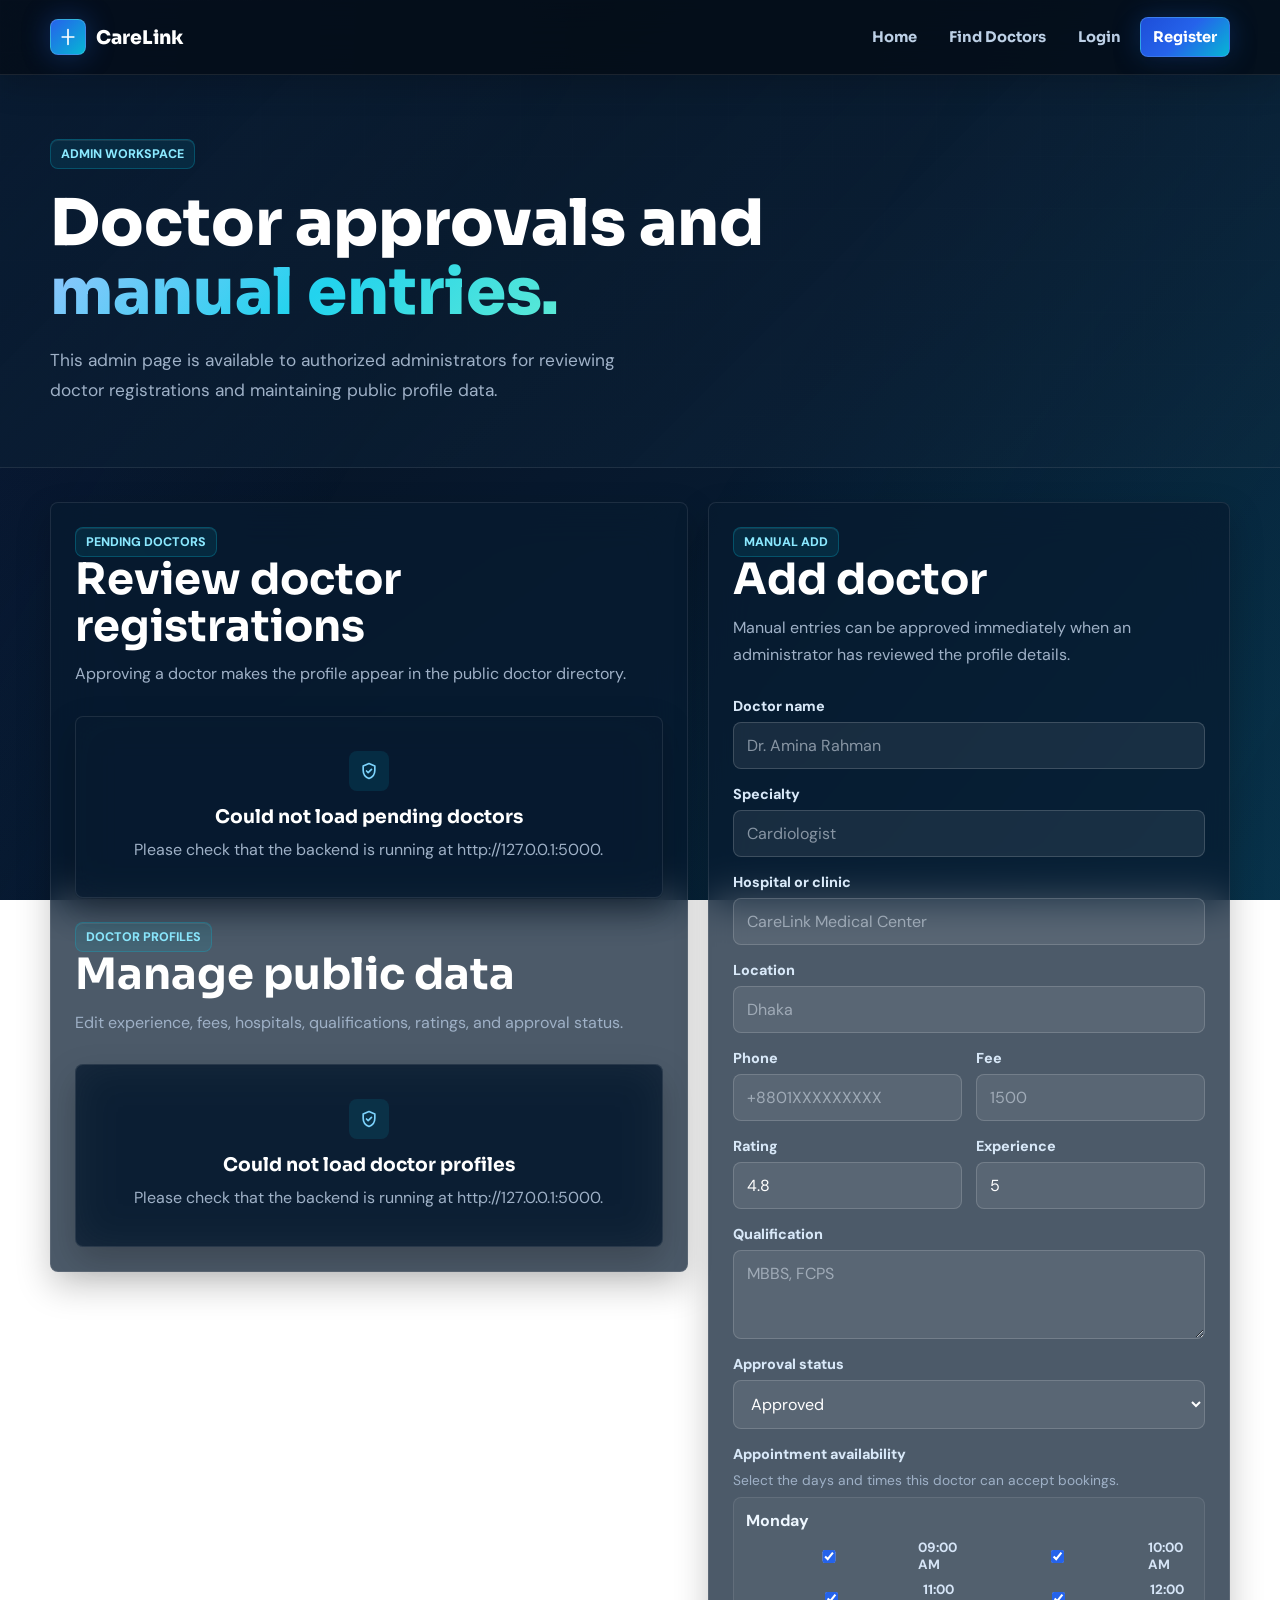
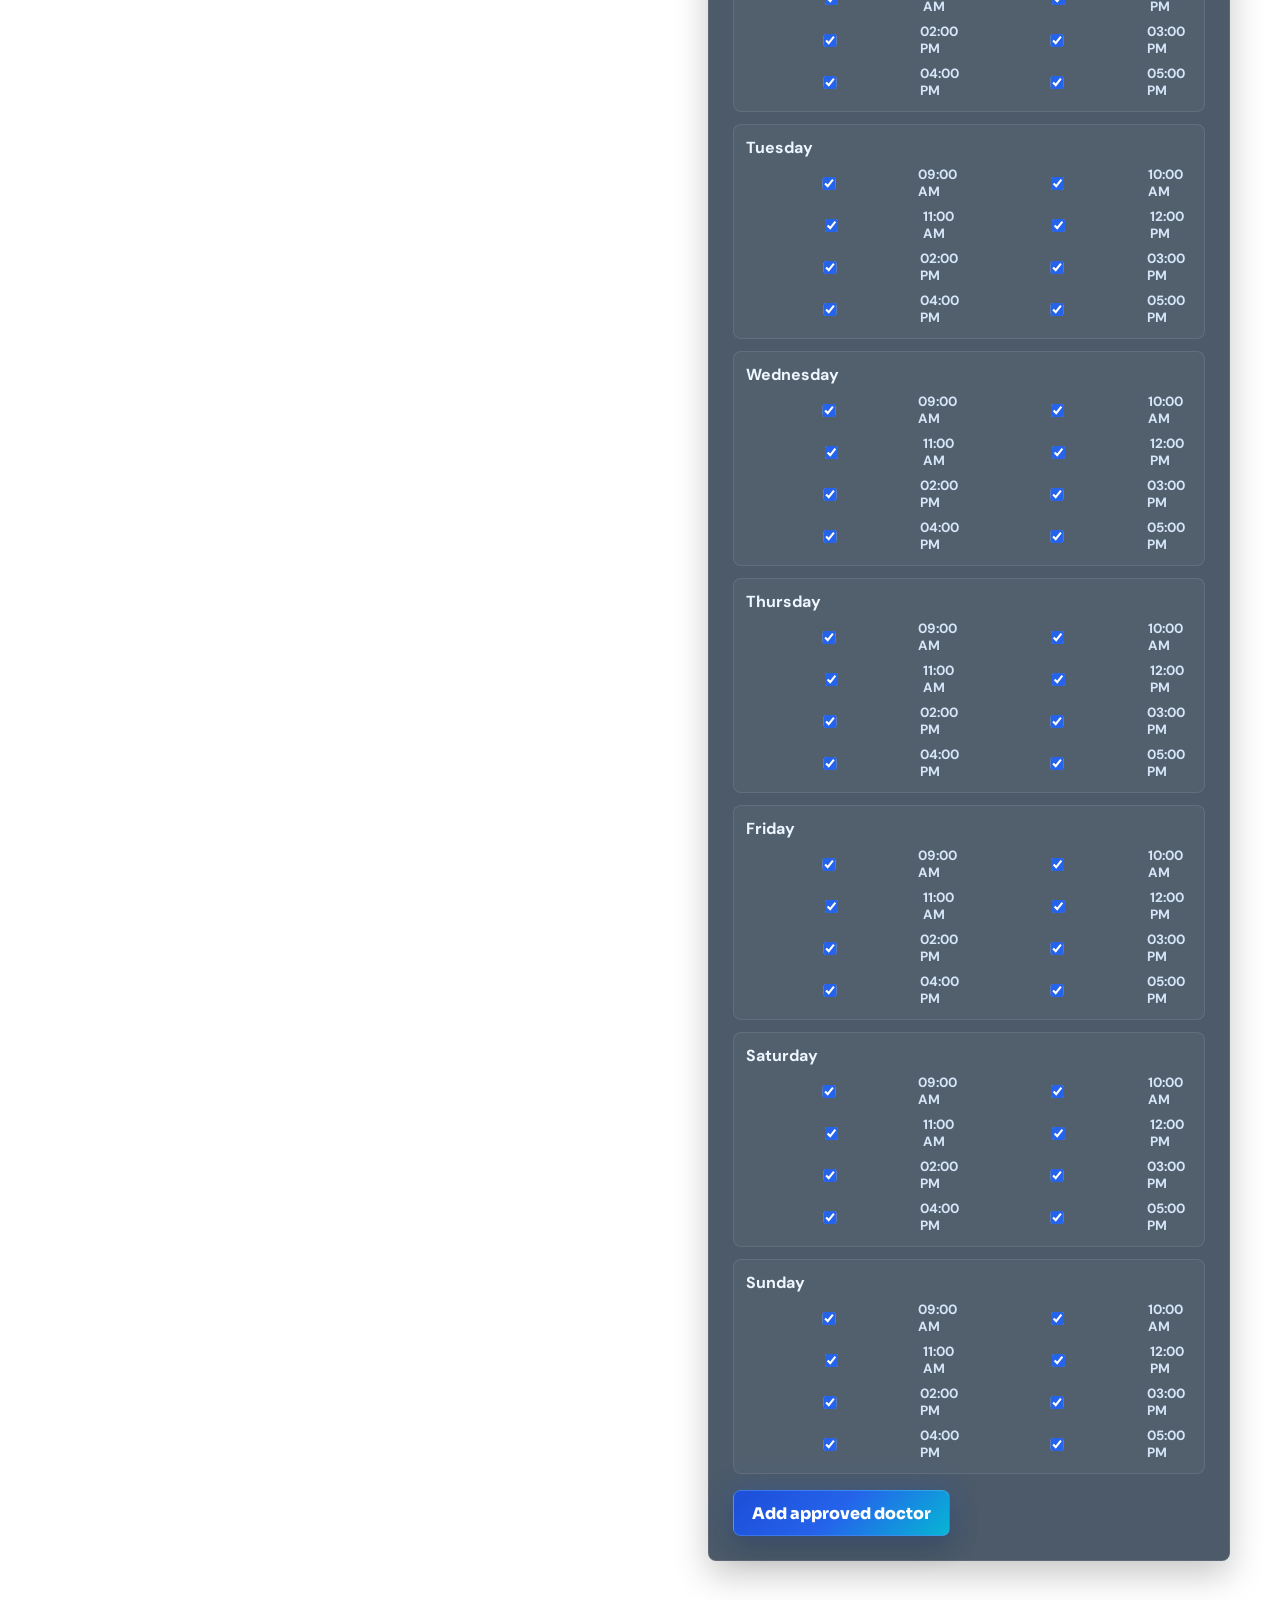
==== commit 6342d076: "Add doctor availability and polish CareLink UI" ====
--- a/frontend/admin_add_doctor.html
+++ b/frontend/admin_add_doctor.html
@@ -118,6 +118,11 @@
                 <option value="rejected">Rejected</option>
               </select>
             </div>
+            <div class="form-group">
+              <label>Appointment availability</label>
+              <p class="form-help">Select the days and times this doctor can accept bookings.</p>
+              <div id="availabilityEditor" class="availability-editor"></div>
+            </div>
             <div class="form-actions">
               <button type="submit" id="doctorSubmitButton" class="btn btn-primary">Add approved doctor</button>
               <button type="button" id="cancelDoctorEdit" class="btn btn-secondary" style="display:none;">Cancel</button>
--- a/frontend/css/style.css
+++ b/frontend/css/style.css
@@ -20,7 +20,9 @@
   --radius: 8px;
   --float-edge: 22px;
   --chat-float-height: 52px;
-  --float-gap: 20px;
+  --float-gap: 34px;
+  --sos-width: 154px;
+  --chat-panel-width: 420px;
   --chat-z: 70;
   --sos-z: 90;
   --emergency-modal-z: 120;
@@ -1237,7 +1239,7 @@
   right: var(--float-edge);
   bottom: calc(var(--float-edge) + var(--chat-float-height) + 18px);
   z-index: calc(var(--chat-z) + 10);
-  width: min(420px, calc(100vw - 28px));
+  width: min(var(--chat-panel-width), calc(100vw - 28px));
   height: min(650px, calc(100vh - 120px));
   flex-direction: column;
   overflow: hidden;
@@ -2040,6 +2042,15 @@
   transform: translateY(-1px);
 }
 
+.time-slot.unavailable,
+.time-slot:disabled {
+  cursor: not-allowed;
+  opacity: 0.55;
+  transform: none;
+  background: rgba(255, 255, 255, 0.025);
+  border-color: rgba(148, 163, 184, 0.22);
+}
+
 .time-slot {
   display: grid;
   align-content: center;
@@ -2053,6 +2064,46 @@
   color: var(--muted);
   font-size: 0.72rem;
   font-weight: 700;
+}
+
+.form-help {
+  margin: 6px 0 10px;
+  color: var(--muted);
+  font-size: 0.86rem;
+  line-height: 1.5;
+}
+
+.availability-editor {
+  display: grid;
+  gap: 12px;
+}
+
+.availability-day {
+  display: grid;
+  gap: 8px;
+  padding: 12px;
+  border: 1px solid var(--line);
+  border-radius: var(--radius);
+  background: rgba(255, 255, 255, 0.035);
+}
+
+.availability-slots {
+  display: grid;
+  grid-template-columns: repeat(2, minmax(0, 1fr));
+  gap: 8px;
+}
+
+.availability-toggle {
+  display: inline-flex;
+  align-items: center;
+  gap: 7px;
+  color: #d6e5f7;
+  font-size: 0.84rem;
+  font-weight: 700;
+}
+
+.availability-toggle input {
+  accent-color: #2563eb;
 }
 
 .appointment-float-card {
@@ -2964,7 +3015,7 @@
   right: var(--float-edge);
   bottom: calc(var(--float-edge) + var(--chat-float-height) + var(--float-gap));
   z-index: var(--sos-z);
-  min-width: 154px;
+  min-width: var(--sos-width);
   min-height: 58px;
   display: inline-grid;
   grid-template-columns: auto 1fr;
@@ -2977,6 +3028,12 @@
   background: linear-gradient(135deg, #b91c1c, #ef4444);
   box-shadow: 0 18px 42px rgba(127, 29, 29, 0.34);
   cursor: pointer;
+  transition: right 0.22s ease, bottom 0.22s ease, transform 0.22s ease, box-shadow 0.22s ease;
+}
+
+body.chat-open .sos-float-btn {
+  right: calc(var(--float-edge) + min(var(--chat-panel-width), calc(100vw - 28px)) + 18px);
+  bottom: calc(var(--float-edge) + var(--chat-float-height) + 18px);
 }
 
 .sos-float-btn strong {
@@ -3221,7 +3278,29 @@
 
 @media (max-width: 760px) {
   .sos-float-btn {
-    min-width: 132px;
+    right: 14px;
+    bottom: calc(var(--float-edge) + var(--chat-float-height) + 28px);
+    min-width: 58px;
+    width: 58px;
+    min-height: 58px;
+    grid-template-columns: 1fr;
+    justify-items: center;
+    padding: 8px;
+  }
+
+  .sos-float-btn span:not(.sos-pulse) {
+    position: absolute;
+    width: 1px;
+    height: 1px;
+    overflow: hidden;
+    clip: rect(0 0 0 0);
+    white-space: nowrap;
+  }
+
+  body.chat-open .sos-float-btn {
+    right: auto;
+    left: 14px;
+    bottom: 14px;
   }
 
   .emergency-modal {
